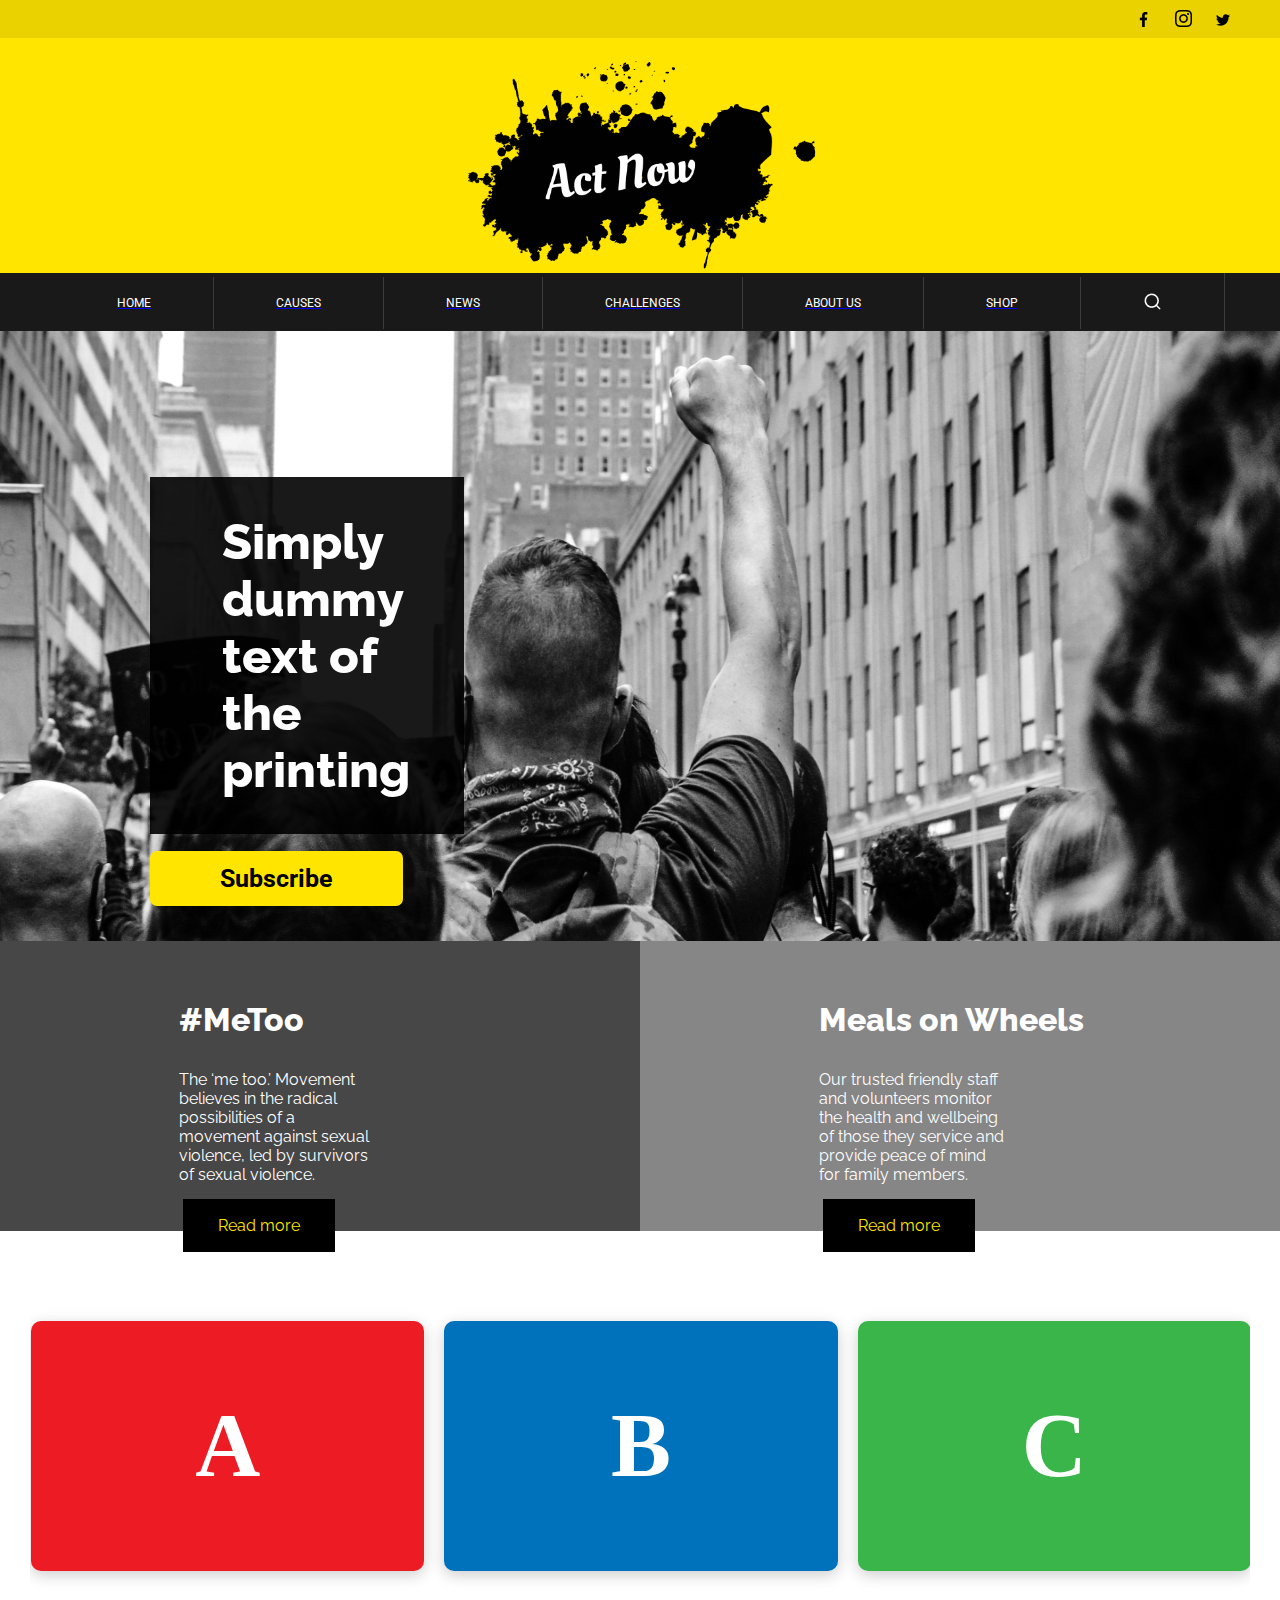
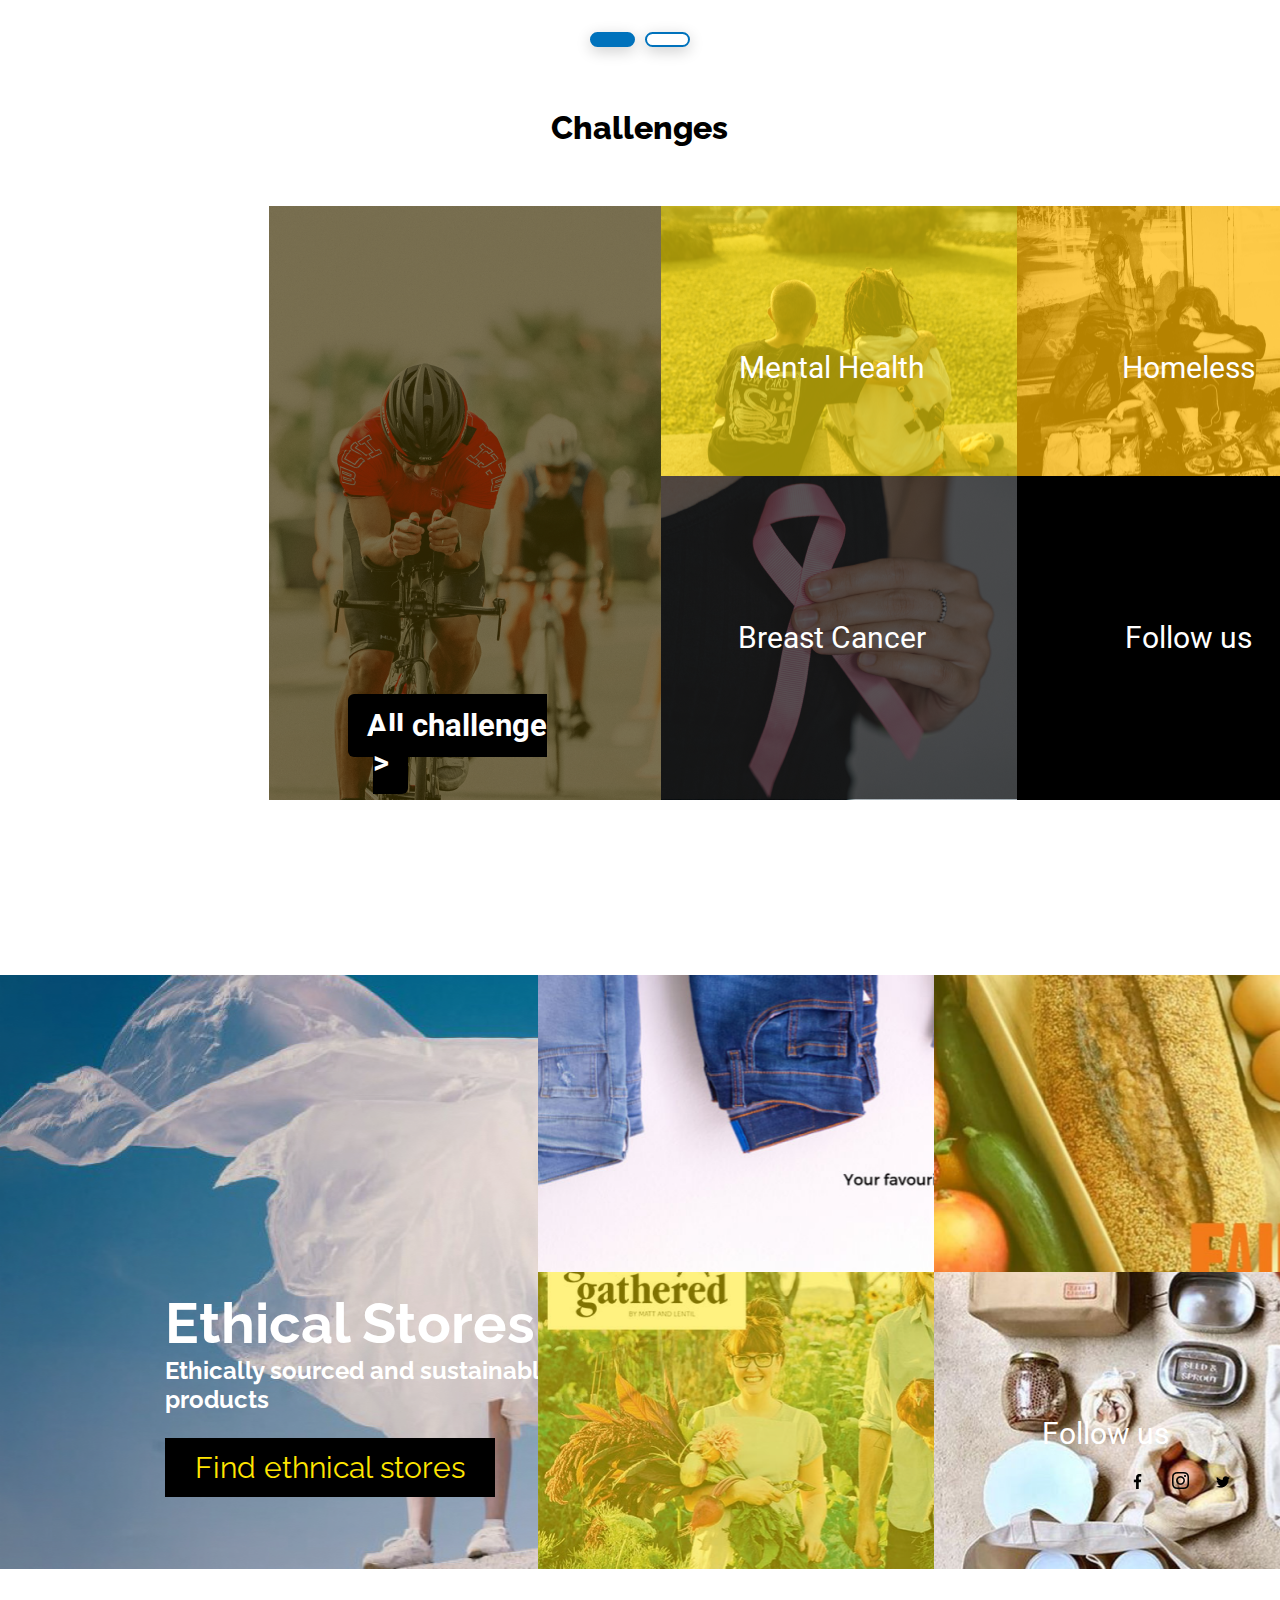
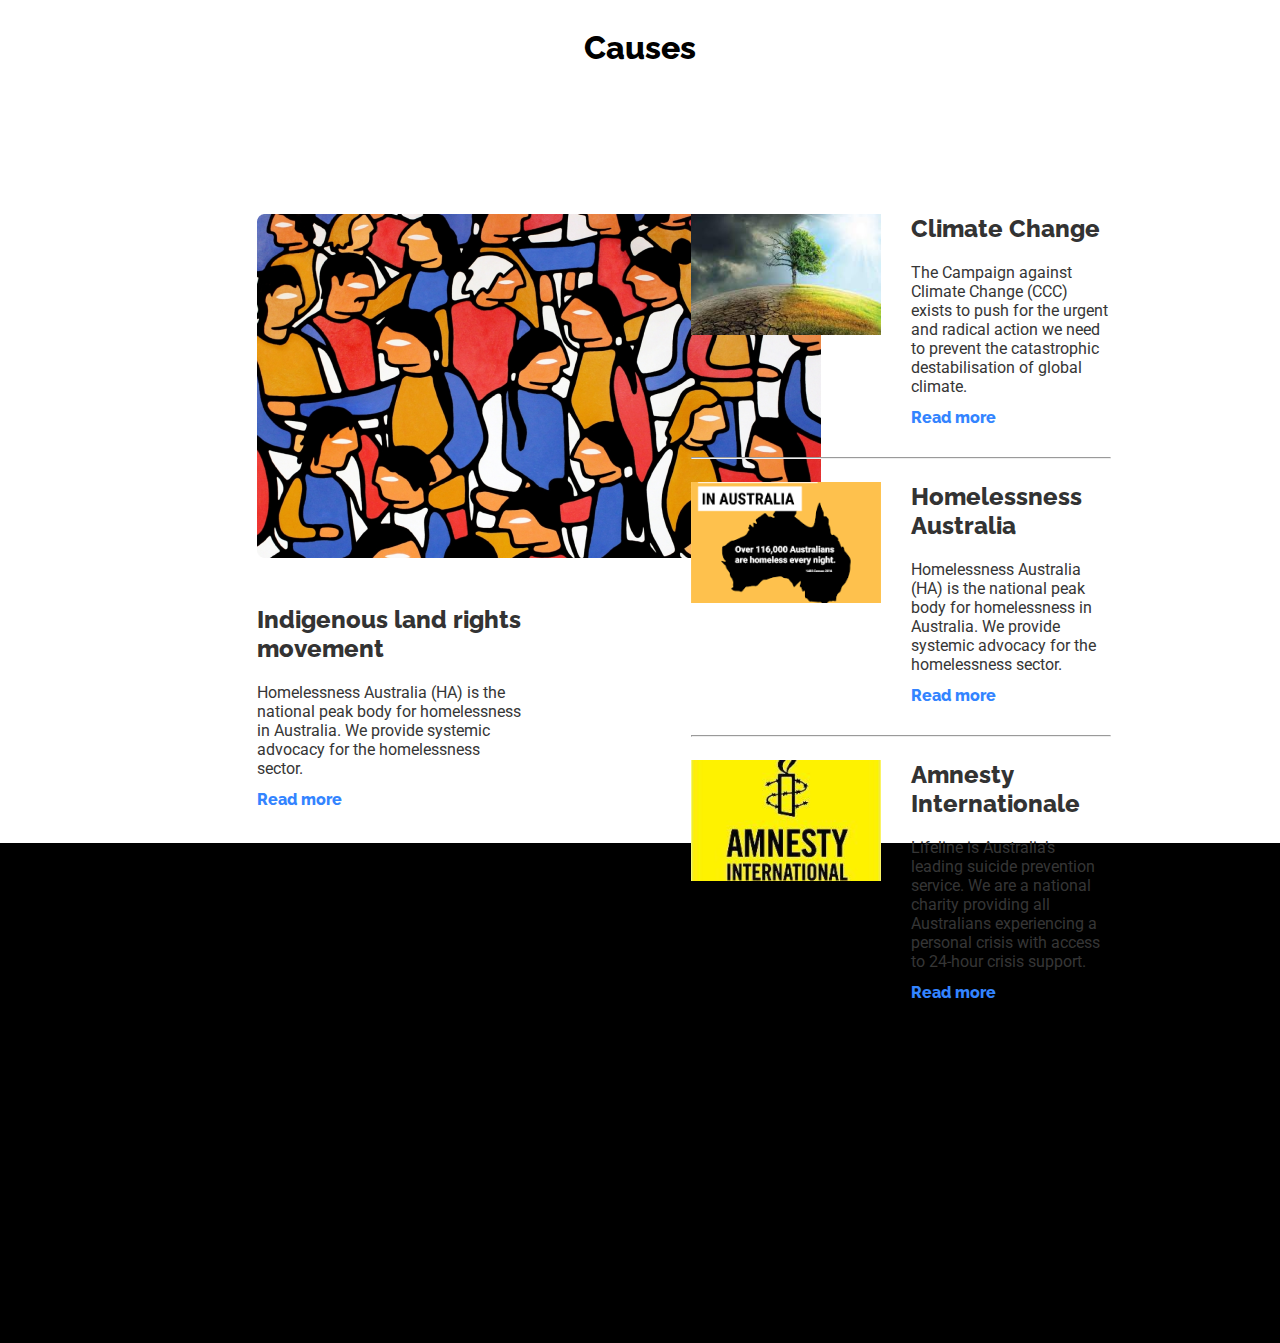
==== index.html @ 64270370 "update" ====
<!DOCTYPE html>
<html lang="en">
<head>
    <meta charset="UTF-8">
    <meta http-equiv="X-UA-Compatible" content="IE=edge">
    <meta name="viewport" content="width=device-width, initial-scale=1.0">
    <link rel="preconnect" href="https://fonts.gstatic.com">
    <link href="https://fonts.googleapis.com/css2?family=Roboto:wght@400;500;700&display=swap" rel="stylesheet">
    <link rel="preconnect" href="https://fonts.gstatic.com">
    <link href="https://fonts.googleapis.com/css2?family=Raleway:wght@700;800&display=swap" rel="stylesheet">
    <script src="https://code.jquery.com/jquery-3.5.1.js"></script>
    <script src="https://cdnjs.cloudflare.com/ajax/libs/OwlCarousel2/2.3.4/owl.carousel.min.js"></script>
    <link rel="stylesheet" href="https://cdnjs.cloudflare.com/ajax/libs/OwlCarousel2/2.3.4/assets/owl.carousel.min.css">
    <link rel="stylesheet" href="css/style.css">
    <link rel="stylesheet" href="css/carousel.css">
    
    <title>Act Now </title>
</head>
<body>

    <nav>

        <div class="social">

            <div class="social-content">

                <a href="#"><img src="images/facebook.png"></a>
                <a href="#"><img src="images/instagram.png"></a>
                <a href="#"><img src="images/twitter.png"></a>

            </div>

        </div>

    <div class="logo">

        
        <a href="index.html"><img src="images/logo.png"></a>
    </div>

    <div id="menu" class="menu">

            <ul>
                <a href="#"><li>HOME</li></a>
                <a href="#"><li>CAUSES</li></a>
                <a href="#"><li>NEWS</li></a>
                <a href="#"><li>CHALLENGES</li></a>
                <a href="#"><li>ABOUT US</li></a>
                <a class="active"  href="#"><li>SHOP</li></a>
                <a href="#"><li><img src="images/search.png"></li></a>
            </ul>


    </div>





    </nav>

    <div class="hero">

        <div class="text-hero">
            
            <h1>Simply dummy text of the printing</h1>
            <a href="#">Subscribe</a>
        
        </div>
        

        <img src="images/hero.png">
    </div>

        <div class="slides">

            

                <div class="slide-left"> 
                    
                <h2>#MeToo</h2>
                <p>The ‘me too.’ Movement believes in the radical possibilities of a movement against sexual violence, led by survivors of sexual violence.</p>
                <a href="#">Read more</a>
            
                </div>

                <div class="slide-right">

                <h2>Meals on Wheels</h2>
                <p>Our trusted friendly staff and volunteers monitor the health and wellbeing of those they service and provide peace of mind for family members.</p>
                <a href="#">Read more</a>

                </div>

           
         </div>

    <div class="wrapper">
        <div class="carousel owl-carousel">
          <div class="card card-1">A</div>
          <div class="card card-2">B</div>
          <div class="card card-3">C</div>
          <div class="card card-4">D</div>
          <div class="card card-5">E</div>
        </div>
      </div>



      <div class="challenges">

        <h2> Challenges </h2>

        <div class="chall-content">

            
                <div class="item1">
                 
                  <div class="bottom"><a href="#"> All challenge > </a></div>  
                                     
                
                </div>


                <div class="item2">
                    
                    <div class="bottom-short"> Mental Health </div>
                
                </div>
                <div class="item3">
                    
                    <div class="bottom-short"> Homeless </div>
                
                
                </div>  
                <div class="item4">
                    <div class="bottom-short"> Breast Cancer </div>
                </div>
                <div class="item5">
                    <div class="bottom-short"> Follow us </div>
                    <div class="social-content">

                        <a href="#"><img src="images/facebook.png"></a>
                        <a href="#"><img src="images/instagram.png"></a>
                        <a href="#"><img src="images/twitter.png"></a>
        
                    </div>
        
                </div>
            
        </div>

      </div>


      <div class="ethical">

            
        <div class="ethical1">
         
        <div class="bottom-ethical"> 

            <h2>Ethical Stores</h2>
            <h3>Ethically sourced and sustainable products</h3>
            <a href="">Find ethnical stores</a>
              
          </div>  
                             
        
        </div>


         <a href=""> <div class="ethical2">
            
            <div class="bottom-short">  </div>
            <div class="overlay">
            
             <div class="text">Secondhand Clothing</div>
            
        
        </div> </a>

    </div> 

        <a href=""> <div class="ethical3">
            
            <div class="bottom-short">  </div>
            <div class="overlay">
                <div class="text">Homeless</div>
                 </div></a>
        
        
        </div>  

        <div class="ethical4">
            <div class="bottom-short">  </div>
            <div class="overlay">
                <div class="text">Breast Cancer</div>
                 </div>
        
        </div>


        <div class="ethical5">
            <div class="bottom-short"> Follow us </div>
            <div class="social-content">

                <a href="#"><img src="images/facebook.png"></a>
                <a href="#"><img src="images/instagram.png"></a>
                <a href="#"><img src="images/twitter.png"></a>

            </div>

        </div>
    
      </div>

      <h2> Causes </h2>
      <div class="causes">

       

            <div class="cause-left">

                <div class="container">

                    <img src="images/indigenous.png">
                    <h2>Indigenous land rights movement</h2>
                    <p>Homelessness Australia (HA) is the national peak body for homelessness in Australia. We provide systemic advocacy for the homelessness sector.</p>
                    <a href="#">Read more</a>

                </div>

            </div>

            <div class="cause-right">

             
                    <div class="sub-right">
                        <div><img src="images/climate.png"></div>
                        <div class="sub-text"> 
                            <h3>Climate Change</h3>
                            <p>The Campaign against Climate Change (CCC) exists to push for the urgent and radical action we need to prevent the catastrophic destabilisation of global climate.</p>
                            <a href="#">Read more</a>
                            
                        </div>
                        

                    </div>
                    <hr>

                    <div class="sub-right">
                        <div><img src="images/homelessness.png"></div>
                        <div class="sub-text"> 
                            <h3>Homelessness Australia</h3>
                            <p>Homelessness Australia (HA) is the national peak body for homelessness in Australia. We provide systemic advocacy for the homelessness sector.</p>
                            <a href="#">Read more</a>
                            
                        </div>
                        

                    </div>
                    <hr>

                    <div class="sub-right">
                        <div><img src="images/amnesty.png"></div>
                        <div class="sub-text"> 
                            <h3>Amnesty Internationale</h3>
                            <p>Lifeline is Australia’s leading suicide prevention service. We are a national charity providing all Australians experiencing a personal crisis with access to 24-hour crisis support. </p>
                            <a href="#">Read more</a>
                            
                        </div>
                        

                    </div>
                   
                
                
            </div>


        

      </div>

      <footer>
            

      </footer>
  
    

     <script src="js/menu.js"></script>
     <script src="js/slides.js"></script>
  



   
   
    

        
    
</body>
</html>
---- css/style.css ----
* {
  margin: 0px;
  padding: 0px;
  box-sizing: border-box;
}

h2 {
  font-size: 32px;
  font-weight: 800;
  font-family: "Raleway", sans-serif;
  text-align: center;
  padding-top: 60px;
}

nav {
  width: 100%;
  margin: auto;
}

.container {
  width: 60%;
  margin: auto;
}

.social {
  background-color: #ead200;
  height: 38px;
  width: 100%;
}

.social-content {
  float: right;
  padding: 10px 40px;
}

.social-content a {
  padding: 10px;
}

.logo {
  background-color: #ffe500;
  height: 235px;
  width: 100%;
}

.logo a {
  display: flex;
  justify-content: center;
  margin-left: 161px;
}

.logo a img {
  width: 427px;
  margin-top: -40px;
}

.sticky {
  position: fixed;
  top: 0;
  width: 100%;
}

.menu {
  background-color: hsl(0, 0%, 0%, 0.9);
  height: 58px;
  z-index: 999;
}

.menu ul {
  display: flex;
  justify-content: center;
  align-items: center;
}

.menu li {
  padding: 19px 62px;
  color: white;
  font-family: "Roboto", sans-serif;
  text-decoration: none;
  text-decoration-line: none;
  text-decoration-style: solid;
  text-decoration-color: currentcolor;
  text-decoration-thickness: auto;
  list-style: none;
  border-right: 0.1px solid rgb(60, 60, 60);
  font-size: 12px;
}

.hero {
  height: 610px;
  width: 100%;
}

.hero img {
  width: 100%;
  height: 610px;
}

.text-hero {
  position: absolute;
  float: left;
  width: 48%;
  height: 500px;
  padding-top: 116px;
}

.text-hero h1 {
  padding: 36px 72px;
  background-color: hsl(0, 0%, 0%, 0.9);
  margin: 30px 150px;
  color: white;
  font-size: 49px;
  font-weight: 800;
  font-family: "Raleway", sans-serif;
}

.text-hero a {
  background-color: #ffe500;
  padding: 13px 70px;
  margin: auto 150px;
  font-family: "Roboto", sans-serif;
  font-size: 25px;
  font-weight: bold;
  text-decoration: none;
  color: black;
  border-radius: 7px;
}

.text-hero a:hover {
  background-color: #444444;
  color: #ffffff;
  transition-duration: 0.4s;
}

.slides {
  display: flex;
  justify-content: space-between;
  position: relative;
}

.slide-left {
  width: 50%;
  background-color: #474747;
  height: 290px;
  margin: auto;
}

.slide-right {
  width: 50%;
  background-color: #868686;
  height: 290px;
}

.slides h2 {
  color: white;
  font-size: 32px;
  font-weight: 800;
  font-family: "Raleway", sans-serif;
  text-align: left;
  padding-left: 179px;
}

.slides p {
  color: white;
  font-size: 16px;
  font-family: "Raleway", sans-serif;
  text-align: left;
  padding: 32px 179px;
  margin-right: 92px;
}

.slides a {
  margin: 183px;
  padding: 17px 35px;
  background-color: #000000;
  color: #ffe500;
  text-decoration: none;
  font-family: "Raleway", sans-serif;
}

.slides a:hover {
  margin: 183px;
  padding: 17px 35px;
  background-color: #ffe500;
  color: #000000;
  transition-duration: 0.4s;
}

/*challenges */

.challenges {
  text-align: center;
  width: 58%;
  display: block;
  margin: auto;
}

.challenges h2 {
  text-align: center;
  padding-bottom: 60px;
}

.item1 {
  grid-area: challenge;
  background-image: url(images/challenge.png);
  background-repeat: no-repeat;
  width: 392px;
}

.bottom {
  bottom: 0%;
  width: 300px;
  height: 324px;
  padding-top: 501px;
}

.bottom-short {
  width: 343px;
  padding-top: 144px;
}



.item1 a {
  background-color: #000000;
  padding: 13px 19px;
  margin: -27px 57px;
  font-family: "Roboto", sans-serif;
  font-size: 31px;
  font-weight: bold;
  text-decoration: none;
  color: rgb(255, 255, 255);
  border-radius: 6px;
  height: 323px;
}

.item2 {
  grid-area: mental;
  background-image: url(images/mental.png);
  background-repeat: no-repeat;
  width: 356px;
}
.item3 {
  grid-area: homeless;
  background-image: url(images/homeless.png);
  background-repeat: no-repeat;
  width: 356px;
}
.item4 {
  grid-area: cancer;
  background-image: url(images/cancer.png);
  background-repeat: no-repeat;
  width: 356px;
}
.item5 {
  grid-area: follow;
  background-color: black;
}

.chall-content {
  display: grid;
  grid-template-areas:
    "challenge mental homeless  "
    "challenge cancer follow";
  background-color: brown;
  height: 594px;
}

.chall-content > div {
  text-align: center;
  font-family: "Roboto", sans-serif;
  color: rgb(255, 255, 255);
  font-size: 30px;
}

/*Ethical stores*/


.bottom-ethical{
  width: 76%;
  height: 324px;
  
  margin-left: 64px;
  margin: 255px 165px;


}

.bottom-ethical h2{
  color: white;
  font-size: 56px;
  font-family: "Raleway", sans-serif;
  font-weight: bold;
  text-align: left;
}



.bottom-ethical h3{
  color: white;
  font-size: 24px;
  font-family: "Raleway", sans-serif;
  font-weight: bold;
  text-align: left;

}

.bottom-ethical a {
  margin: 24px auto;
  padding: 12px 30px;
  background-color: #000000;
  color: #ffe500;
  text-decoration: none;
  font-family: "Raleway", sans-serif;
  float: left;
}

.bottom-ethical a:hover {
  margin: 24px auto;
  padding: 12px 30px;
  background-color: #ffe500;
  color: #000000;
  text-decoration: none;
  font-family: "Raleway", sans-serif;
  float: left;
  transition-duration: 0.4s;
}


.ethical {
  display: grid;
  grid-template-areas:
    "ethically clothes food"
    "ethically grown shop";
  background-color: brown;
  height: 594px;
  width: 100%;
  margin-top: 175px;
  grid-template-rows: 50% 50%;
  grid-template-columns: 42% 31% 27%;
}

.ethical > div {
  text-align: center;
  font-family: "Roboto", sans-serif;
  color: rgb(255, 255, 255);
  font-size: 30px;
}

.erthical1 a {
  background-color: #000000;
  padding: 13px 19px;
  margin: -27px 57px;
  font-family: "Roboto", sans-serif;
  font-size: 31px;
  font-weight: bold;
  text-decoration: none;
  color: rgb(255, 255, 255);
  border-radius: 6px;
  height: 323px;
}

.ethical1 {
  grid-area: ethically;
  background-image: url(images/ethically.png);
  background-repeat: no-repeat;
  
}

.overlay {
  position: absolute;
  top: 0;
  bottom: 0;
  left: 0;
  right: 0;
  height: 100%;
  width: 100%;
  opacity: 0;
  transition: .5s ease;
  background-color: rgba(0, 0, 0, 0.7);
}

.ethical2 a{
  height: 100vh;
}

.ethical2:hover .overlay {
  opacity: 7;
}

.ethical3:hover .overlay {
  opacity: 7;
}

.ethical4:hover .overlay {
  opacity: 7;
}

.text {
  color: white;
  font-size: 26px;
  position: absolute;
  top: 50%;
  left: 50%;
  -webkit-transform: translate(-50%, -50%);
  -ms-transform: translate(-50%, -50%);
  transform: translate(-50%, -50%);
  text-align: center;
  font-family: "Raleway", sans-serif;
}

.ethical2 {
  grid-area: clothes;
  background-image: url(images/clothes.png);
  background-repeat: no-repeat;
  position: relative;
  

 
}
.ethical3 {
  grid-area: food;
  background-image: url(images/food.png);
  background-repeat: no-repeat;
  position: relative;
  
}
.ethical4 {
  grid-area: grown;
  background-image: url(images/grown.png);
  background-repeat: no-repeat;
  position: relative;

}
.ethical5 {
  grid-area: shop;
  background-image: url(images/shop.png);
  background-repeat: no-repeat;

  background-color: #000000;
}

/*Ethical end*/

/*causes*/

.causes {
  display: flex;
  justify-content: space-around;
  margin-top: 75px;
  width: 80%;
  margin: 125px auto;
  height: 462px;
}

.cause-left {
  width: 43%;
  height: 230px;
  text-align: left;
  padding-top: 23px;
}

.cause-left h2 {
  font-size: 24px;
  font-weight: 800;
  font-family: "Raleway", sans-serif;
  text-align: left;
  padding-top: 43px;
  color: #333333;
}

.cause-left p {
  font-size: 16px;
  font-family: "Roboto", sans-serif;
  margin-top: 20px;
  color: #363636;
  margin-bottom: 12px;
}

.cause-left a {
  font-size: 16px;
  font-weight: 800;
  font-family: "Raleway", sans-serif;
  color: #3384FF;
  text-align: left;
  text-decoration: none;
}

.cause-left a:hover {
  color: #0147af;
}

.cause-right {
  width: 41%;
  height: 334px;
}

.sub-right {
  display: flex;
  padding-top: 23px;
}

.sub-right img {
  padding-right: 30px;
}


.sub-right p{
  font-size: 16px;
  font-family: "Roboto", sans-serif;
  margin-top: 20px;
  color: #363636;
  margin-bottom: 12px;
}

.sub-right h3{
  font-size: 24px;
  font-weight: 800;
  font-family: "Raleway", sans-serif;
  text-align: left;
  color: #333333;
}

.sub-right a{

  font-size: 16px;
  font-weight: 800;
  font-family: "Raleway", sans-serif;
  color: #3384FF;
  text-align: left;
  text-decoration: none;
}

.sub-right a:hover {
  color: #0147af;
}

hr {
  margin-top: 30px;
  color: #eee;
}
footer {
  background-color: black;
  height: 500px;
  width: 100%;
  margin-top: 190px;
}
---- css/carousel.css ----
.wrapper {
  width: 100%;
  padding-top: 70px;
}
.carousel {
  max-width: 1500px;
  margin: auto;
  padding: 0 30px;
}
.carousel .card {
  color: #fff;
  text-align: center;
  margin: 20px 0;
  line-height: 250px;
  font-size: 90px;
  font-weight: 600;
  border-radius: 10px;
  box-shadow: 0px 4px 15px rgba(0, 0, 0, 0.2);
}
.carousel .card-1 {
  background: #ed1c24;
}
.carousel .card-2 {
  background: #0072bc;
}
.carousel .card-3 {
  background: #39b54a;
}
.carousel .card-4 {
  background: #f26522;
}
.carousel .card-5 {
  background: #630460;
}
.owl-dots {
  text-align: center;
  margin-top: 40px;
}
.owl-dot {
  height: 15px;
  width: 45px;
  margin: 0 5px;
  outline: none;
  border-radius: 14px;
  border: 2px solid #0072bc !important;
  box-shadow: 0px 4px 15px rgba(0, 0, 0, 0.2);
  transition: all 0.3s ease;
}
.owl-dot.active,
.owl-dot:hover {
  background: #0072bc !important;
}
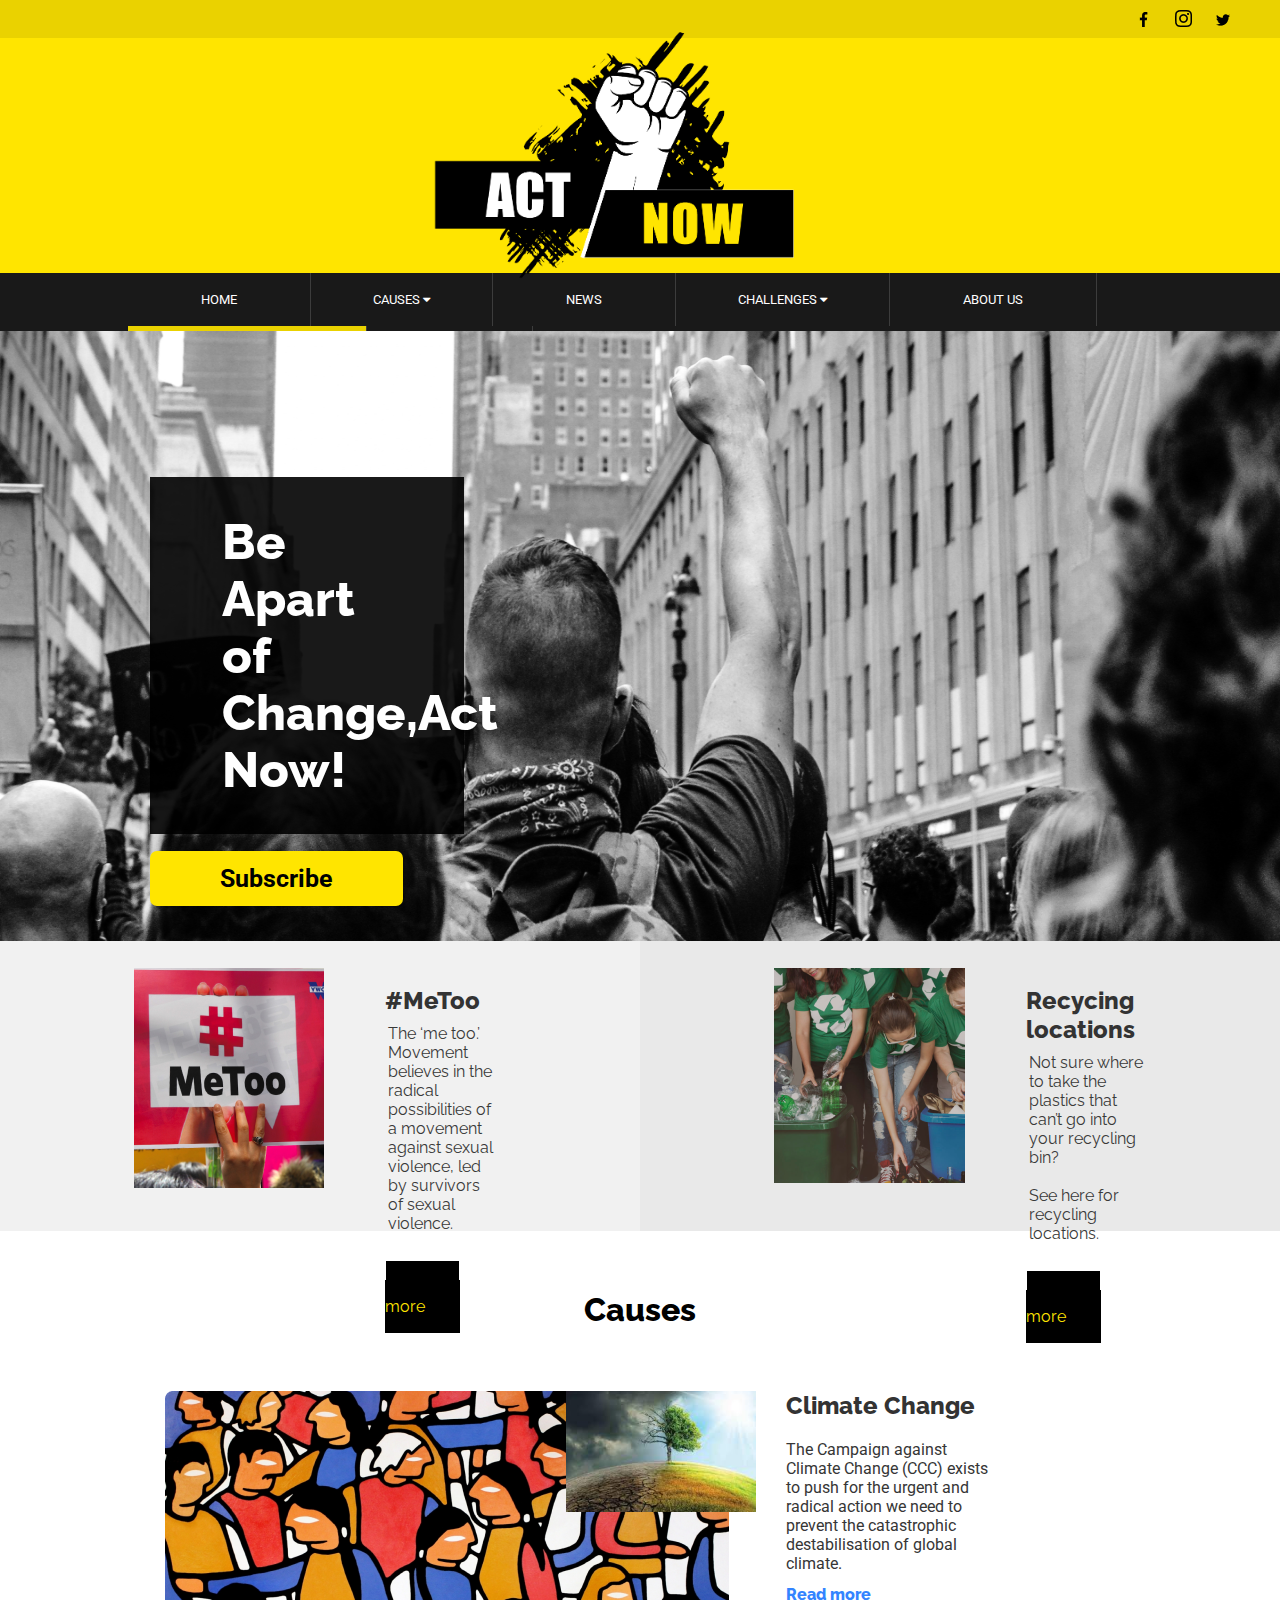
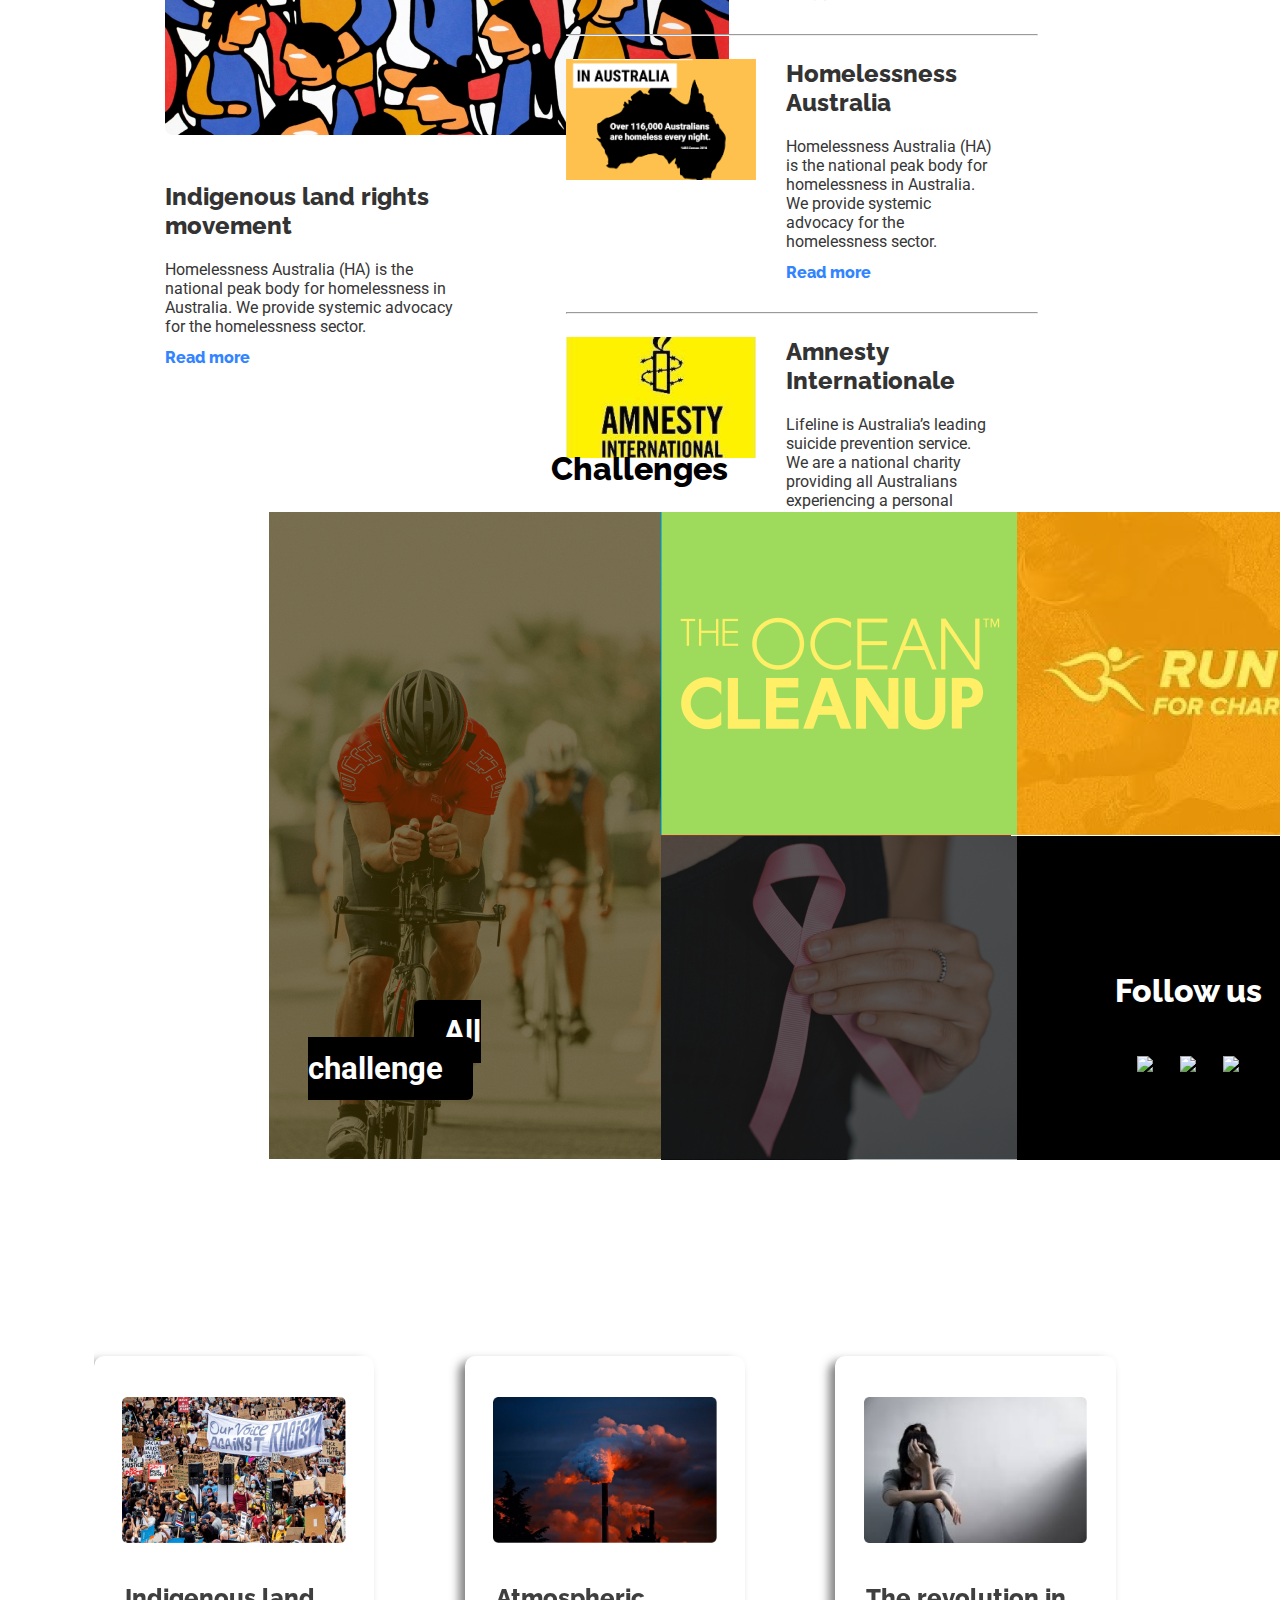
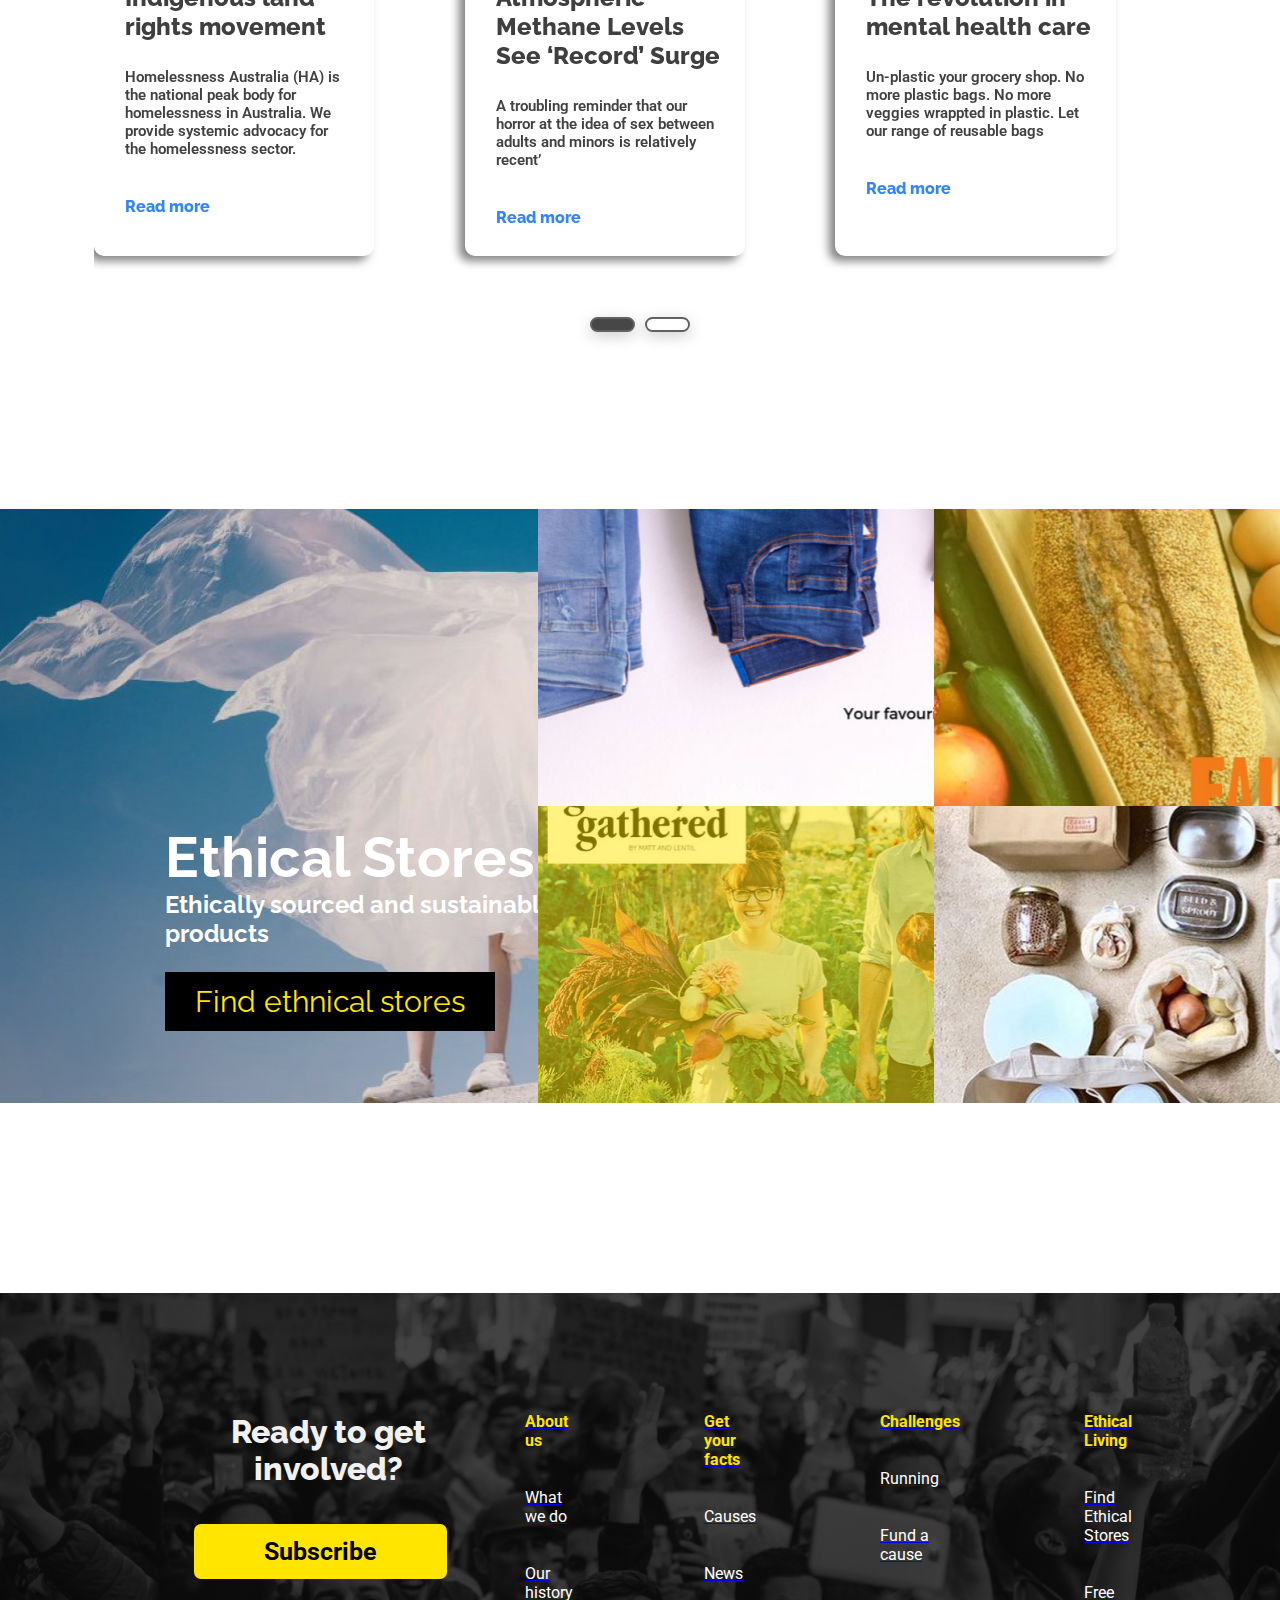
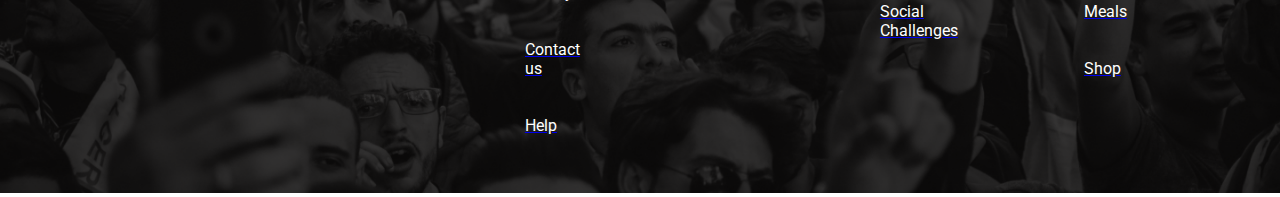
==== commit b0098cd1: "Homepage update" ====
--- a/index.html
+++ b/index.html
@@ -11,6 +11,7 @@
     <script src="https://code.jquery.com/jquery-3.5.1.js"></script>
     <script src="https://cdnjs.cloudflare.com/ajax/libs/OwlCarousel2/2.3.4/owl.carousel.min.js"></script>
     <link rel="stylesheet" href="https://cdnjs.cloudflare.com/ajax/libs/OwlCarousel2/2.3.4/assets/owl.carousel.min.css">
+    <link rel="stylesheet" href="https://cdnjs.cloudflare.com/ajax/libs/font-awesome/4.7.0/css/font-awesome.min.css">
     <link rel="stylesheet" href="css/style.css">
     <link rel="stylesheet" href="css/carousel.css">
     
@@ -40,20 +41,51 @@
 
     <div id="menu" class="menu">
 
-            <ul>
-                <a href="#"><li>HOME</li></a>
-                <a href="#"><li>CAUSES</li></a>
-                <a href="#"><li>NEWS</li></a>
-                <a href="#"><li>CHALLENGES</li></a>
-                <a href="#"><li>ABOUT US</li></a>
-                <a class="active"  href="#"><li>SHOP</li></a>
-                <a href="#"><li><img src="images/search.png"></li></a>
-            </ul>
-
+        <div class="navbar">
+                <a href="#home">HOME</a>
+                <div class="dropdown">
+                <button class="dropbtn">CAUSES
+                    <i class="fa fa-caret-down"></i>
+                </button>
+                <div class="dropdown-content">
+                    <a href="#">Mental Health Causes</a>
+                    <a href="#">Social & Political Causes</a>
+                    <a href="#">Environmental Causes</a>
+                </div>
+                </div> 
+                <a href="#home">NEWS</a>
+                <div class="dropdown">
+                    <button class="dropbtn">CHALLENGES
+                        <i class="fa fa-caret-down"></i>
+                    </button>
+                    <div class="dropdown-content">
+                        <a href="#">Runnig</a>
+                        <a href="#">Funding</a>
+                        <a href="#">Social Challenges</a>
+                    </div>
+                    </div> 
+                <a href="#home">ABOUT US</a>
+                <div class="dropdown yellow">
+                    <button class="dropbtn yellow "> <h4>ETHICAL STORES <i class="fa fa-caret-down"></i></h4>
+                        
+                    </button>
+                    <div class="dropdown-content">
+                        <a href="#">Food</a>
+                        <a href="#">Sustainable Home Living</a>
+                        <a href="#">Ethical Clothing brands</a>
+                        <a href="#">Cruelty-Free Makeup</a>
+                        <a href="#">Recycle</a>
+                    </div>
+                    </div> 
+                <a href="#news"><img src="images/search.png"></a>
+        </div>       
 
     </div>
 
 
+  
+
+
 
 
 
@@ -63,7 +95,7 @@
 
         <div class="text-hero">
             
-            <h1>Simply dummy text of the printing</h1>
+            <h1>Be Apart of Change,Act Now!</h1>
             <a href="#">Subscribe</a>
         
         </div>
@@ -77,80 +109,261 @@
             
 
                 <div class="slide-left"> 
-                    
-                <h2>#MeToo</h2>
-                <p>The ‘me too.’ Movement believes in the radical possibilities of a movement against sexual violence, led by survivors of sexual violence.</p>
-                <a href="#">Read more</a>
+
+
+                    <div class="sub">
+                        <div><img src="images/metoo.png"></div>
+                        <div class="sub-t"> 
+                            <h3>#MeToo</h3>
+                            <p>The ‘me too.’ Movement believes in the radical possibilities of a movement against sexual violence, led by survivors of sexual violence.</p>
+                            <a href="#">Read more</a>
+                            
+                        </div>
+                        
+
+                    </div>
+                    
+               
             
                 </div>
 
                 <div class="slide-right">
 
-                <h2>Meals on Wheels</h2>
-                <p>Our trusted friendly staff and volunteers monitor the health and wellbeing of those they service and provide peace of mind for family members.</p>
-                <a href="#">Read more</a>
+                    <div class="sub">
+                        <div><img src="images/recycle.png"></div>
+                        <div class="sub-t"> 
+                            <h3>Recycing locations</h3>
+                            <p>Not sure where to take the plastics that can’t go into your recycling bin? <br><br>See here for recycling locations.</p>
+                            <a href="#">Read more</a>
+                            
+                        </div>
+                        
+
+                    </div>
 
                 </div>
 
            
          </div>
 
+
+         <h2> Causes </h2>
+         <div class="causes">
+   
+          
+   
+               <div class="cause-left">
+   
+                   <div class="container">
+   
+                       <img src="images/indigenous.png">
+                       <h2>Indigenous land rights movement</h2>
+                       <p>Homelessness Australia (HA) is the national peak body for homelessness in Australia. We provide systemic advocacy for the homelessness sector.</p>
+                       <a href="#">Read more</a>
+   
+                   </div>
+   
+               </div>
+   
+               <div class="cause-right">
+   
+                
+                       <div class="sub-right">
+                           <div><img src="images/climate.png"></div>
+                           <div class="sub-text"> 
+                               <h3>Climate Change</h3>
+                               <p>The Campaign against Climate Change (CCC) exists to push for the urgent and radical action we need to prevent the catastrophic destabilisation of global climate.</p>
+                               <a href="#">Read more</a>
+                               
+                           </div>
+                           
+   
+                       </div>
+                       <hr>
+   
+                       <div class="sub-right">
+                           <div><img src="images/homelessness.png"></div>
+                           <div class="sub-text"> 
+                               <h3>Homelessness Australia</h3>
+                               <p>Homelessness Australia (HA) is the national peak body for homelessness in Australia. We provide systemic advocacy for the homelessness sector.</p>
+                               <a href="#">Read more</a>
+                               
+                           </div>
+                           
+   
+                       </div>
+                       <hr>
+   
+                       <div class="sub-right">
+                           <div><img src="images/amnesty.png"></div>
+                           <div class="sub-text"> 
+                               <h3>Amnesty Internationale</h3>
+                               <p>Lifeline is Australia’s leading suicide prevention service. We are a national charity providing all Australians experiencing a personal crisis with access to 24-hour crisis support. </p>
+                               <a href="#">Read more</a>
+                               
+                           </div>
+                           
+   
+                       </div>
+                      
+                   
+                   
+               </div>
+   
+   
+           
+   
+         </div>
+
+
+         <div class="challenges">
+
+            <h2> Challenges </h2>
+    
+            <div class="chall-content">
+    
+                
+                    <div class="item1">
+                     
+                      <div class="bottom"><a href="#"> All challenge </a></div>  
+                                         
+                    
+                    </div>
+    
+    
+                  
+    
+                    <a href=""> <div class="item2">
+                
+                        <div class="bottom-short">  </div>
+                        <div class="overlay">
+                        
+                         <div class="text">The Ocean cleanUp</div>
+                        
+                    
+                    </div> 
+    
+                     </div></a>
+    
+                     <a href=""> <div class="item3">
+                
+                        <div class="bottom-short">  </div>
+                        <div class="overlay">
+                        
+                         <div class="text">Run for Charity </div>
+                        
+                    
+                    </div> 
+    
+                     </div></a>
+    
+                     <a href=""> <div class="item4">
+                
+                        <div class="bottom-short">  </div>
+                        <div class="overlay">
+                        
+                         <div class="text">Cancer Council Run </div>
+                        
+                    
+                    </div> 
+    
+                     </div></a>
+    
+                   
+                    
+                    <div class="item5">
+                        <div class="bottom-short"> <h2>Follow us</h2>
+                            
+                            <div class="social-content-w">
+    
+                                <a href="#"><img src="images/facebook_w.png"></a>
+                                <a href="#"><img src="images/instagram_w.png"></a>
+                                <a href="#"><img src="images/twitter_w.png"></a>
+                
+                            </div></div>
+                       
+            
+                    </div>
+                
+            </div>
+    
+          </div>
+
     <div class="wrapper">
         <div class="carousel owl-carousel">
-          <div class="card card-1">A</div>
-          <div class="card card-2">B</div>
-          <div class="card card-3">C</div>
-          <div class="card card-4">D</div>
-          <div class="card card-5">E</div>
+          <div class="card card-1">
+
+            <div class="card-container">
+
+                <img src="images/black.png">
+                <h2>Indigenous land rights movement</h2>
+                <p>Homelessness Australia (HA) is the national peak body for homelessness in Australia. We provide systemic advocacy for the homelessness sector.</p>
+                <a href="#">Read more</a>
+
+            </div>
+
+          </div>
+
+          
+          <div class="card card-2">
+
+            <div class="card-container">
+
+                <img src="images/gas.png">
+                <h2>Atmospheric Methane Levels See ‘Record’ Surge</h2>
+                <p>A troubling reminder that our horror at the idea of sex between adults and minors is relatively recent’</p>
+                <a href="#">Read more</a>
+
+            </div>
+
+
+          </div>
+          <div class="card card-3">
+
+            <div class="card-container">
+
+                <img src="images/emotional.png">
+                <h2>The revolution in mental health care</h2>
+                <p>Un-plastic your grocery shop. No more plastic bags. No more veggies wrappted in plastic. Let our range of reusable bags </p>
+                <a href="#">Read more</a>
+
+            </div>
+
+          </div>
+          <div class="card card-4">
+              
+            <div class="card-container">
+
+                <img src="images/plastic.png">
+                <h2>Has anything changed since #MeToo</h2>
+                <p>Un-plastic your grocery shop. No more plastic bags. No more veggies wrappted in plastic. Let our range of reusable bags  </p>
+                <a href="#">Read more</a>
+
+            </div>
+
+          </div>
+          <div class="card card-5">
+
+            <div class="card-container">
+
+                <img src="images/change.png">
+                <h2>5 Facts About Climate Migrants</h2>
+                <p>Un-plastic your grocery shop. No more plastic bags. No more veggies wrappted in plastic </p>
+                <a href="#">Read more</a>
+
+            </div>
+
+          </div>
         </div>
       </div>
 
 
 
-      <div class="challenges">
-
-        <h2> Challenges </h2>
-
-        <div class="chall-content">
-
-            
-                <div class="item1">
-                 
-                  <div class="bottom"><a href="#"> All challenge > </a></div>  
-                                     
-                
-                </div>
-
-
-                <div class="item2">
-                    
-                    <div class="bottom-short"> Mental Health </div>
-                
-                </div>
-                <div class="item3">
-                    
-                    <div class="bottom-short"> Homeless </div>
-                
-                
-                </div>  
-                <div class="item4">
-                    <div class="bottom-short"> Breast Cancer </div>
-                </div>
-                <div class="item5">
-                    <div class="bottom-short"> Follow us </div>
-                    <div class="social-content">
-
-                        <a href="#"><img src="images/facebook.png"></a>
-                        <a href="#"><img src="images/instagram.png"></a>
-                        <a href="#"><img src="images/twitter.png"></a>
-        
-                    </div>
-        
-                </div>
-            
-        </div>
-
-      </div>
+    
+
+
+
+  
 
 
       <div class="ethical">
@@ -186,106 +399,103 @@
             
             <div class="bottom-short">  </div>
             <div class="overlay">
-                <div class="text">Homeless</div>
+                <div class="text">Ceres Fair Food</div>
                  </div></a>
         
         
         </div>  
 
-        <div class="ethical4">
+        <a href=""> <div class="ethical4">
             <div class="bottom-short">  </div>
             <div class="overlay">
-                <div class="text">Breast Cancer</div>
-                 </div>
+                <div class="text">Grown and Gathered </div>
+                 </div></a>
         
         </div>
 
 
-        <div class="ethical5">
-            <div class="bottom-short"> Follow us </div>
-            <div class="social-content">
-
-                <a href="#"><img src="images/facebook.png"></a>
-                <a href="#"><img src="images/instagram.png"></a>
-                <a href="#"><img src="images/twitter.png"></a>
-
-            </div>
+        <a href="">    <div class="ethical5">
+            <div class="bottom-short">  </div>
+
+            <div class="overlay">
+                <div class="text">Seeds & Sprout </div>
+                 </div></a>
+            
 
         </div>
     
       </div>
 
-      <h2> Causes </h2>
-      <div class="causes">
+
+    
+
+     
+
+      <footer>
 
        
-
-            <div class="cause-left">
-
-                <div class="container">
-
-                    <img src="images/indigenous.png">
-                    <h2>Indigenous land rights movement</h2>
-                    <p>Homelessness Australia (HA) is the national peak body for homelessness in Australia. We provide systemic advocacy for the homelessness sector.</p>
-                    <a href="#">Read more</a>
-
-                </div>
-
-            </div>
-
-            <div class="cause-right">
-
+    <div>
+            <div class="footer-content">
              
-                    <div class="sub-right">
-                        <div><img src="images/climate.png"></div>
-                        <div class="sub-text"> 
-                            <h3>Climate Change</h3>
-                            <p>The Campaign against Climate Change (CCC) exists to push for the urgent and radical action we need to prevent the catastrophic destabilisation of global climate.</p>
-                            <a href="#">Read more</a>
-                            
-                        </div>
-                        
-
-                    </div>
-                    <hr>
-
-                    <div class="sub-right">
-                        <div><img src="images/homelessness.png"></div>
-                        <div class="sub-text"> 
-                            <h3>Homelessness Australia</h3>
-                            <p>Homelessness Australia (HA) is the national peak body for homelessness in Australia. We provide systemic advocacy for the homelessness sector.</p>
-                            <a href="#">Read more</a>
-                            
-                        </div>
-                        
-
-                    </div>
-                    <hr>
-
-                    <div class="sub-right">
-                        <div><img src="images/amnesty.png"></div>
-                        <div class="sub-text"> 
-                            <h3>Amnesty Internationale</h3>
-                            <p>Lifeline is Australia’s leading suicide prevention service. We are a national charity providing all Australians experiencing a personal crisis with access to 24-hour crisis support. </p>
-                            <a href="#">Read more</a>
-                            
-                        </div>
-                        
-
-                    </div>
-                   
-                
-                
-            </div>
-
-
-        
-
-      </div>
-
-      <footer>
-            
-
+
+            <div class="col footer-btn">
+
+                <h2>Ready to get involved?</h2>
+                <a href="#" >Subscribe</a>
+            </div>
+            <div class="col">
+
+                <ul>
+
+                  <a href="#">  <li class="head">About us </li></a>
+                  <a href="#">  <li>What we do </li></a>
+                    <a href="#">    <li>Our history </li></a>
+                        <a href="#">    <li>Contact us </li></a>
+                            <a href="#">   <li>Help </li></a>
+                </ul>
+
+            </div>
+            <div class="col">
+
+                <ul>
+
+                    <a href="#">   <li class="head">Get your facts </li></a>
+                    <a href="#">    <li>Causes</li></a>
+                    <a href="#">    <li>News </li></a>
+                    
+                </ul>
+            </div>
+            <div class="col">
+                <ul>
+
+                    <a href="#">     <li class="head">Challenges </li></a>
+                    <a href="#">     <li>Running</li></a>
+                    <a href="#">     <li>Fund a cause </li></a>
+                    <a href="#">     <li>Social Challenges</li></a>
+                    
+                </ul>
+            </div>
+            <div class="col">
+                <ul>
+
+                    <a href="#">    <li class="head">Ethical Living </li></a>
+                    <a href="#">     <li>Find Ethical Stores</li></a>
+                    <a href="#">   <li>Free Meals </li></a>
+                    <a href="#">    <li>Shop</li></a>
+                    
+                </ul>
+            </div>
+            </div>
+
+           
+
+
+    </div>
+
+       
+        
+            
+        <img src="images/footer.png">
       </footer>
   
     
--- a/css/style.css
+++ b/css/style.css
@@ -17,6 +17,112 @@
   margin: auto;
 }
 
+/*Dropdown menu start*/
+
+.yellow{
+  background-color: #ead200;
+  
+  height: 58px;
+
+
+}
+
+.yellow a:hover{
+  background-color: #ead200;
+  
+  height: 58px;
+
+
+}
+
+.yellow h4{
+ 
+  color: #000000  !important;
+  font-family: "Roboto", sans-serif;
+  font-size: 13px;
+  
+
+
+}
+.navbar {
+  overflow: hidden;
+  width: 80%;
+  margin: auto;
+  height: 58px;
+}
+
+.navbar a {
+  float: left;
+  font-size: 13px;
+  color: white;
+  text-align: center;
+  padding: 19px 73px;
+  text-decoration: none;
+  color: white;
+  font-family: "Roboto", sans-serif;
+  border-right: 0.1px solid rgb(60, 60, 60);
+}
+
+.dropdown {
+  float: left;
+  overflow: hidden;
+}
+
+.dropdown .dropbtn {
+  font-size: 13px;  
+  border: none;
+  outline: none;
+  color: white;
+  padding: 19px 62px;
+  background-color: inherit;
+  font-family: inherit;
+  margin: 0;
+  font-family: "Roboto", sans-serif;
+  border-right: 0.1px solid rgb(60, 60, 60);
+  text-align: center;
+}
+
+.navbar a:hover, .dropdown:hover .dropbtn .yellow {
+  background-color: #424242;
+  height: 58px;
+}
+
+.dropdown-content {
+  display: none;
+  position: absolute;
+  background-color: #272727;
+  min-width: 183px;
+  box-shadow: 0px 8px 16px 0px rgba(0,0,0,0.2);
+  z-index: 1;
+ 
+  
+}
+
+.dropdown-content a {
+  float: none;
+  color: rgb(255, 255, 255);
+  padding: 12px 56px;
+  text-decoration: none;
+  display: block;
+  text-align: left;
+  height: 58px;
+  background-color: #000000;
+  font-size: 14 px;
+  padding-top: 20px;
+}
+
+.dropdown-content a:hover {
+  background-color: #ead200;
+  color: #000000;
+  
+}
+
+.dropdown:hover .dropdown-content {
+  display: block;
+}
+
+/*Dropdown menu end*/
+
 .container {
   width: 60%;
   margin: auto;
@@ -33,7 +139,15 @@
   padding: 10px 40px;
 }
 
+.social-content-w {
+  padding: 10px 40px;
+}
+
 .social-content a {
+  padding: 10px;
+}
+
+.social-content-w a {
   padding: 10px;
 }
 
@@ -132,6 +246,25 @@
   transition-duration: 0.4s;
 }
 
+.sub {
+  display: flex;
+  padding-top: 23px;
+  padding: 27px 134px;
+}
+
+.sub-t {
+  padding: 33px 61px;
+}
+
+.sub-t h3 {
+  font-size: 24px;
+  font-weight: 800;
+  font-family: "Raleway", sans-serif;
+  text-align: left;
+  color: #333333;
+  margin-top: -15px;
+}
+
 .slides {
   display: flex;
   justify-content: space-between;
@@ -140,14 +273,14 @@
 
 .slide-left {
   width: 50%;
-  background-color: #474747;
+  background-color: #f1f1f1;
   height: 290px;
   margin: auto;
 }
 
 .slide-right {
   width: 50%;
-  background-color: #868686;
+  background-color: #e9e9e9;
   height: 290px;
 }
 
@@ -161,16 +294,17 @@
 }
 
 .slides p {
-  color: white;
+  color: #393939;
   font-size: 16px;
   font-family: "Raleway", sans-serif;
   text-align: left;
-  padding: 32px 179px;
-  margin-right: 92px;
+  padding: 9px 3px;
+  margin-right: -19px;
+  margin-bottom: 36px;
 }
 
 .slides a {
-  margin: 183px;
+  margin: 1px;
   padding: 17px 35px;
   background-color: #000000;
   color: #ffe500;
@@ -179,7 +313,6 @@
 }
 
 .slides a:hover {
-  margin: 183px;
   padding: 17px 35px;
   background-color: #ffe500;
   color: #000000;
@@ -192,12 +325,12 @@
   text-align: center;
   width: 58%;
   display: block;
-  margin: auto;
+  margin: 160px auto;
 }
 
 .challenges h2 {
   text-align: center;
-  padding-bottom: 60px;
+  padding-bottom: 25px;
 }
 
 .item1 {
@@ -216,10 +349,9 @@
 
 .bottom-short {
   width: 343px;
-  padding-top: 144px;
-}
-
-
+  padding-top: 76px;
+  height: 324px;
+}
 
 .item1 a {
   background-color: #000000;
@@ -234,23 +366,60 @@
   height: 323px;
 }
 
+.item1 a {
+  background-color: #000000;
+  padding: 13px 30px;
+  margin: -27px 57px;
+  font-family: "Roboto", sans-serif;
+  font-size: 31px;
+  text-decoration: none;
+  color: rgb(255, 255, 255);
+  border-radius: 6px;
+  height: 323px;
+}
+
+.item1 a:hover {
+  background-color: #ffe500;
+  color: #000000;
+  transition-duration: 0.4s;
+}
+
 .item2 {
   grid-area: mental;
-  background-image: url(images/mental.png);
+  background-image: url(images/ocean.png);
   background-repeat: no-repeat;
   width: 356px;
-}
+  position: relative;
+}
+
+.item2 .item3 .item4 a {
+  height: 100vh;
+}
+
+.item2:hover .overlay {
+  opacity: 7;
+}
+
+.item3:hover .overlay {
+  opacity: 7;
+}
+.item4:hover .overlay {
+  opacity: 7;
+}
+
 .item3 {
   grid-area: homeless;
-  background-image: url(images/homeless.png);
+  background-image: url(images/charity.png);
   background-repeat: no-repeat;
   width: 356px;
+  position: relative;
 }
 .item4 {
   grid-area: cancer;
   background-image: url(images/cancer.png);
   background-repeat: no-repeat;
   width: 356px;
+  position: relative;
 }
 .item5 {
   grid-area: follow;
@@ -275,18 +444,15 @@
 
 /*Ethical stores*/
 
-
-.bottom-ethical{
+.bottom-ethical {
   width: 76%;
   height: 324px;
-  
+
   margin-left: 64px;
   margin: 255px 165px;
-
-
-}
-
-.bottom-ethical h2{
+}
+
+.bottom-ethical h2 {
   color: white;
   font-size: 56px;
   font-family: "Raleway", sans-serif;
@@ -294,15 +460,12 @@
   text-align: left;
 }
 
-
-
-.bottom-ethical h3{
+.bottom-ethical h3 {
   color: white;
   font-size: 24px;
   font-family: "Raleway", sans-serif;
   font-weight: bold;
   text-align: left;
-
 }
 
 .bottom-ethical a {
@@ -325,7 +488,6 @@
   float: left;
   transition-duration: 0.4s;
 }
-
 
 .ethical {
   display: grid;
@@ -364,7 +526,6 @@
   grid-area: ethically;
   background-image: url(images/ethically.png);
   background-repeat: no-repeat;
-  
 }
 
 .overlay {
@@ -376,11 +537,11 @@
   height: 100%;
   width: 100%;
   opacity: 0;
-  transition: .5s ease;
+  transition: 0.5s ease;
   background-color: rgba(0, 0, 0, 0.7);
 }
 
-.ethical2 a{
+.ethical2 a {
   height: 100vh;
 }
 
@@ -393,6 +554,10 @@
 }
 
 .ethical4:hover .overlay {
+  opacity: 7;
+}
+
+.ethical5:hover .overlay {
   opacity: 7;
 }
 
@@ -414,30 +579,24 @@
   background-image: url(images/clothes.png);
   background-repeat: no-repeat;
   position: relative;
-  
-
- 
 }
 .ethical3 {
   grid-area: food;
   background-image: url(images/food.png);
   background-repeat: no-repeat;
   position: relative;
-  
 }
 .ethical4 {
   grid-area: grown;
   background-image: url(images/grown.png);
   background-repeat: no-repeat;
   position: relative;
-
 }
 .ethical5 {
   grid-area: shop;
   background-image: url(images/shop.png);
   background-repeat: no-repeat;
-
-  background-color: #000000;
+  position: relative;
 }
 
 /*Ethical end*/
@@ -447,9 +606,9 @@
 .causes {
   display: flex;
   justify-content: space-around;
-  margin-top: 75px;
-  width: 80%;
-  margin: 125px auto;
+  margin-top: 95px;
+  width: 90%;
+  margin: 40px auto;
   height: 462px;
 }
 
@@ -481,7 +640,7 @@
   font-size: 16px;
   font-weight: 800;
   font-family: "Raleway", sans-serif;
-  color: #3384FF;
+  color: #3384ff;
   text-align: left;
   text-decoration: none;
 }
@@ -493,19 +652,21 @@
 .cause-right {
   width: 41%;
   height: 334px;
+  margin-right: 176px;
 }
 
 .sub-right {
   display: flex;
   padding-top: 23px;
+  margin-right: 46px;
+  
 }
 
 .sub-right img {
   padding-right: 30px;
 }
 
-
-.sub-right p{
+.sub-right p {
   font-size: 16px;
   font-family: "Roboto", sans-serif;
   margin-top: 20px;
@@ -513,7 +674,7 @@
   margin-bottom: 12px;
 }
 
-.sub-right h3{
+.sub-right h3 {
   font-size: 24px;
   font-weight: 800;
   font-family: "Raleway", sans-serif;
@@ -521,12 +682,11 @@
   color: #333333;
 }
 
-.sub-right a{
-
+.sub-right a {
   font-size: 16px;
   font-weight: 800;
   font-family: "Raleway", sans-serif;
-  color: #3384FF;
+  color: #3384ff;
   text-align: left;
   text-decoration: none;
 }
@@ -545,3 +705,71 @@
   width: 100%;
   margin-top: 190px;
 }
+
+footer img {
+  width: 100%;
+  height: 500px;
+}
+
+.footer-content {
+  position: absolute;
+  display: flex;
+  justify-content: space-around;
+  width: 80%;
+  margin: 60px 194px;
+}
+
+.footer-content h2 {
+  font-size: 32px;
+  font-weight: 800;
+  font-family: "Raleway", sans-serif;
+  color: #f1f1f1;
+  margin-bottom: 50px;
+}
+
+.footer-btn a {
+  background-color: #ffe500;
+  padding: 13px 70px;
+  font-family: "Roboto", sans-serif;
+  font-size: 25px;
+  font-weight: bold;
+  text-decoration: none;
+  color: black;
+  border-radius: 7px;
+}
+
+.footer-btn a:hover {
+  background-color: #444444;
+  color: #ffffff;
+  transition-duration: 0.4s;
+}
+
+.footer-content ul {
+  margin-top: 40px;
+}
+
+.footer-content li {
+  padding: 19px 62px;
+  color: white;
+  font-family: "Roboto", sans-serif;
+  text-decoration: none;
+  text-decoration-line: none;
+  list-style: none;
+  font-size: 16px;
+}
+
+.head {
+  color: #ffe500 !important;
+  font-weight: bold;
+}
+
+/*<! --      <div class="footer-social">
+
+            <div class="social-content">
+
+                <a href="#"><img src="images/facebook_w.png"></a>
+                <a href="#"><img src="images/instagram_w.png"></a>
+                <a href="#"><img src="images/twitter_w.png"></a>
+
+            </div>
+        </div> -->*/
--- a/css/carousel.css
+++ b/css/carousel.css
@@ -3,34 +3,77 @@
   padding-top: 70px;
 }
 .carousel {
-  max-width: 1500px;
+  max-width: 1300px;
   margin: auto;
   padding: 0 30px;
 }
 .carousel .card {
-  color: #fff;
+  color: rgb(34, 34, 34);
   text-align: center;
   margin: 20px 0;
-  line-height: 250px;
-  font-size: 90px;
+
+  font-size: 30px;
   font-weight: 600;
   border-radius: 10px;
-  box-shadow: 0px 4px 15px rgba(0, 0, 0, 0.2);
+  box-shadow: -6px 5px 10px rgba(99, 99, 99, 0.8);
+  padding: 16px;
+}
+
+.card {
+  height: 500px;
+  padding: 30px;
+}
+
+.card h2 {
+  font-size: 24px;
+  font-family: "Raleway", sans-serif;
+  padding-top: 40px !important;
+  text-align: left;
+  padding-left: 15px;
+  color: rgb(63, 63, 63);
+}
+
+.card p {
+  font-size: 15px;
+  font-family: "Roboto", sans-serif;
+  padding-top: 27px !important;
+  text-align: left;
+  padding: 15px;
+  color: rgb(65, 65, 65);
+}
+
+.card-container a {
+  font-size: 16px;
+  font-weight: 800;
+  font-family: "Raleway", sans-serif;
+  color: #3384ff;
+  text-decoration: none;
+  float: left;
+  padding: 24px 15px;
+}
+
+.card img {
+  width: 60%;
 }
 .carousel .card-1 {
-  background: #ed1c24;
+  background: #ffffff;
+  width: 80%;
 }
 .carousel .card-2 {
-  background: #0072bc;
+  background: #ffffff;
+  width: 80%;
 }
 .carousel .card-3 {
-  background: #39b54a;
+  background: #ffffff;
+  width: 80%;
 }
 .carousel .card-4 {
-  background: #f26522;
+  background: #ffffff;
+  width: 80%;
 }
 .carousel .card-5 {
-  background: #630460;
+  background: #ffffff;
+  width: 80%;
 }
 .owl-dots {
   text-align: center;
@@ -42,11 +85,22 @@
   margin: 0 5px;
   outline: none;
   border-radius: 14px;
-  border: 2px solid #0072bc !important;
+  border: 2px solid #616161 !important;
   box-shadow: 0px 4px 15px rgba(0, 0, 0, 0.2);
   transition: all 0.3s ease;
 }
 .owl-dot.active,
 .owl-dot:hover {
-  background: #0072bc !important;
+  background: #474747 !important;
 }
+
+.owl-carousel .owl-item img {
+  width: 90%;
+  margin: auto;
+  margin-top: 25px;
+}
+
+.owl-carousel {
+  width: 90%;
+  margin: auto;
+}
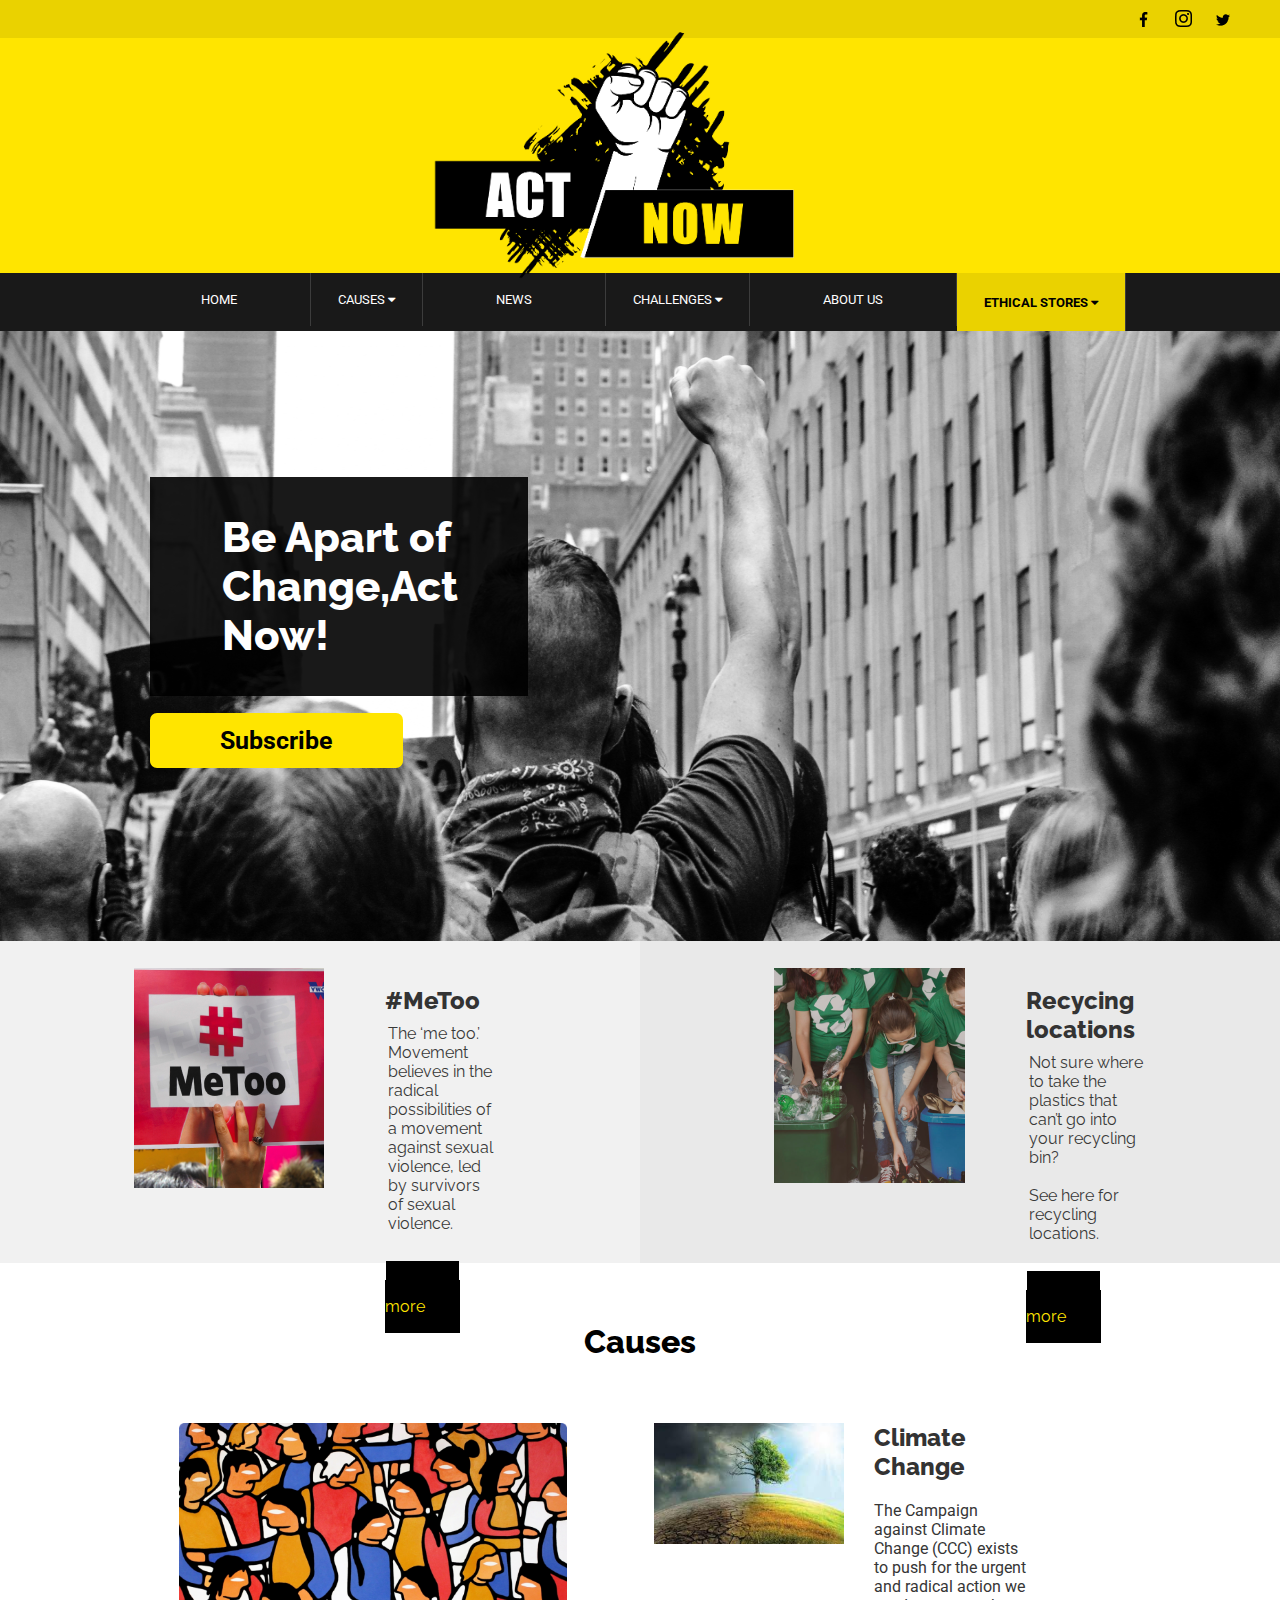
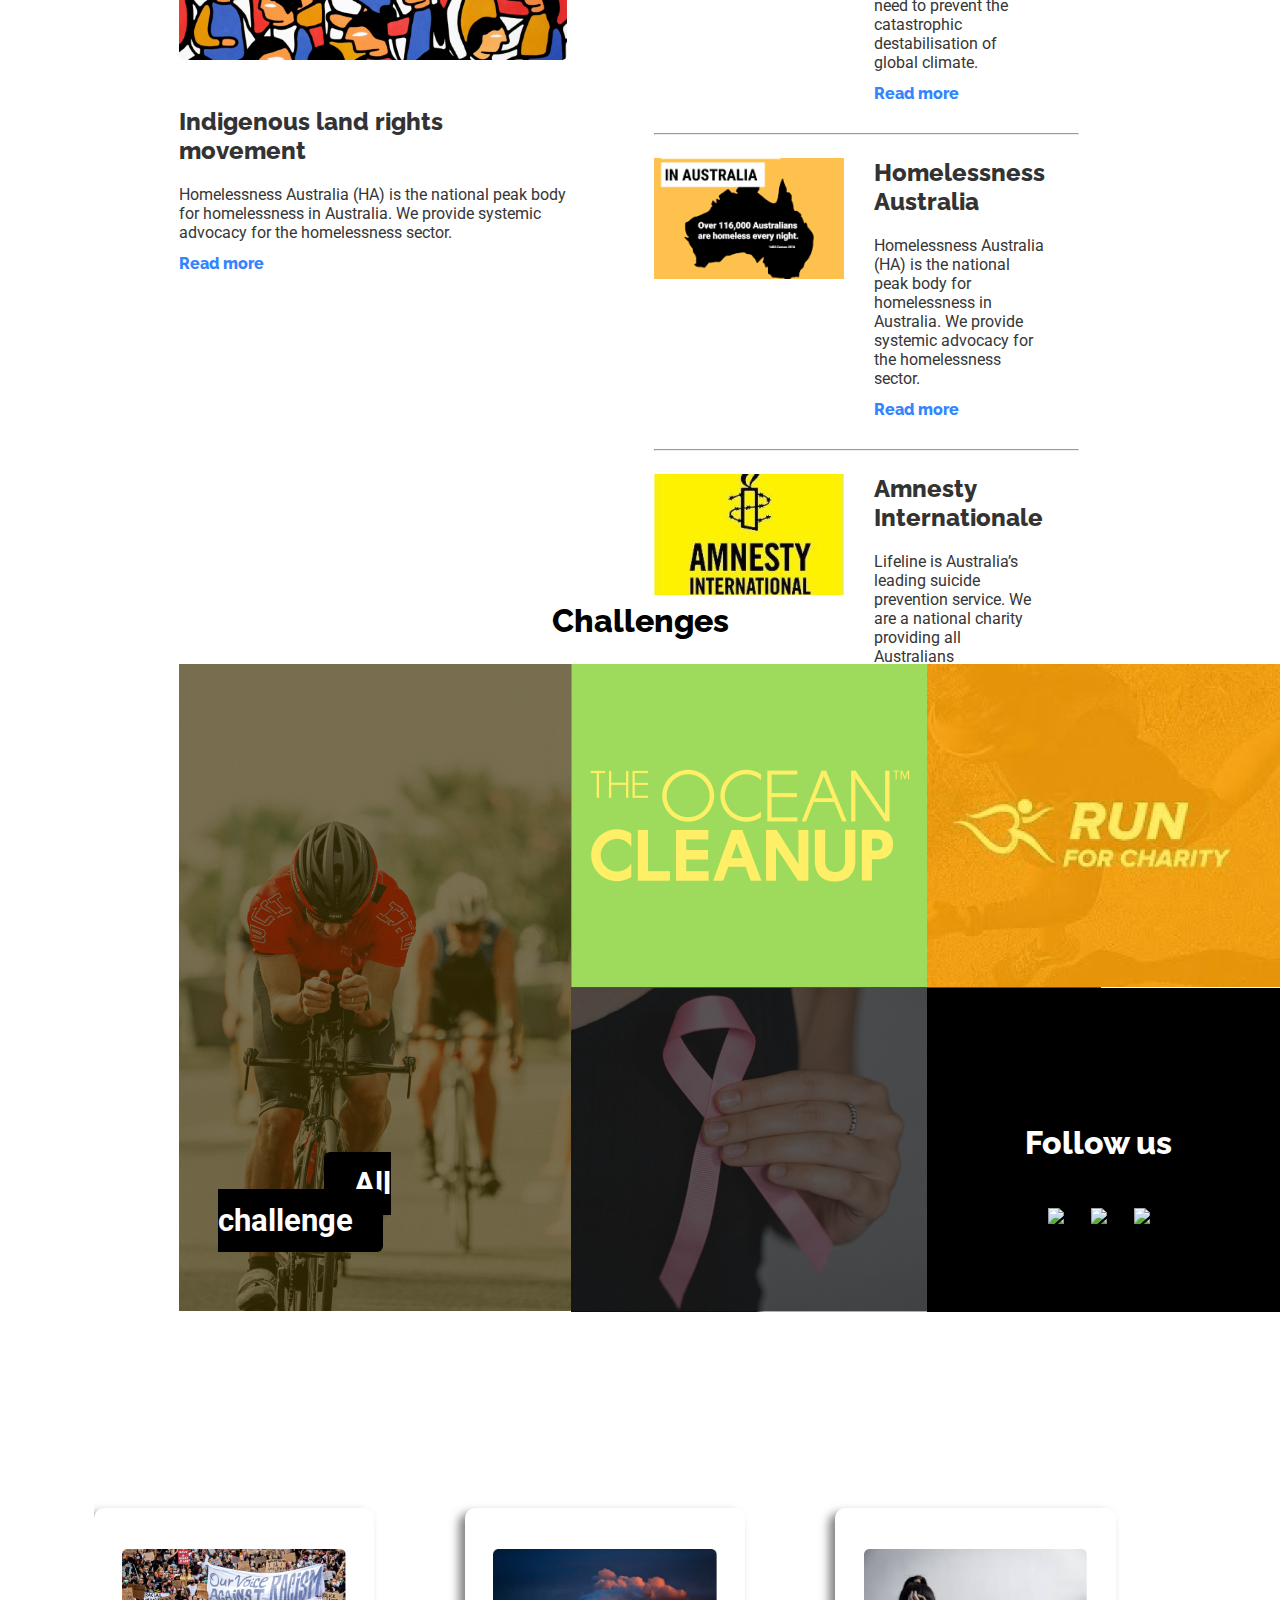
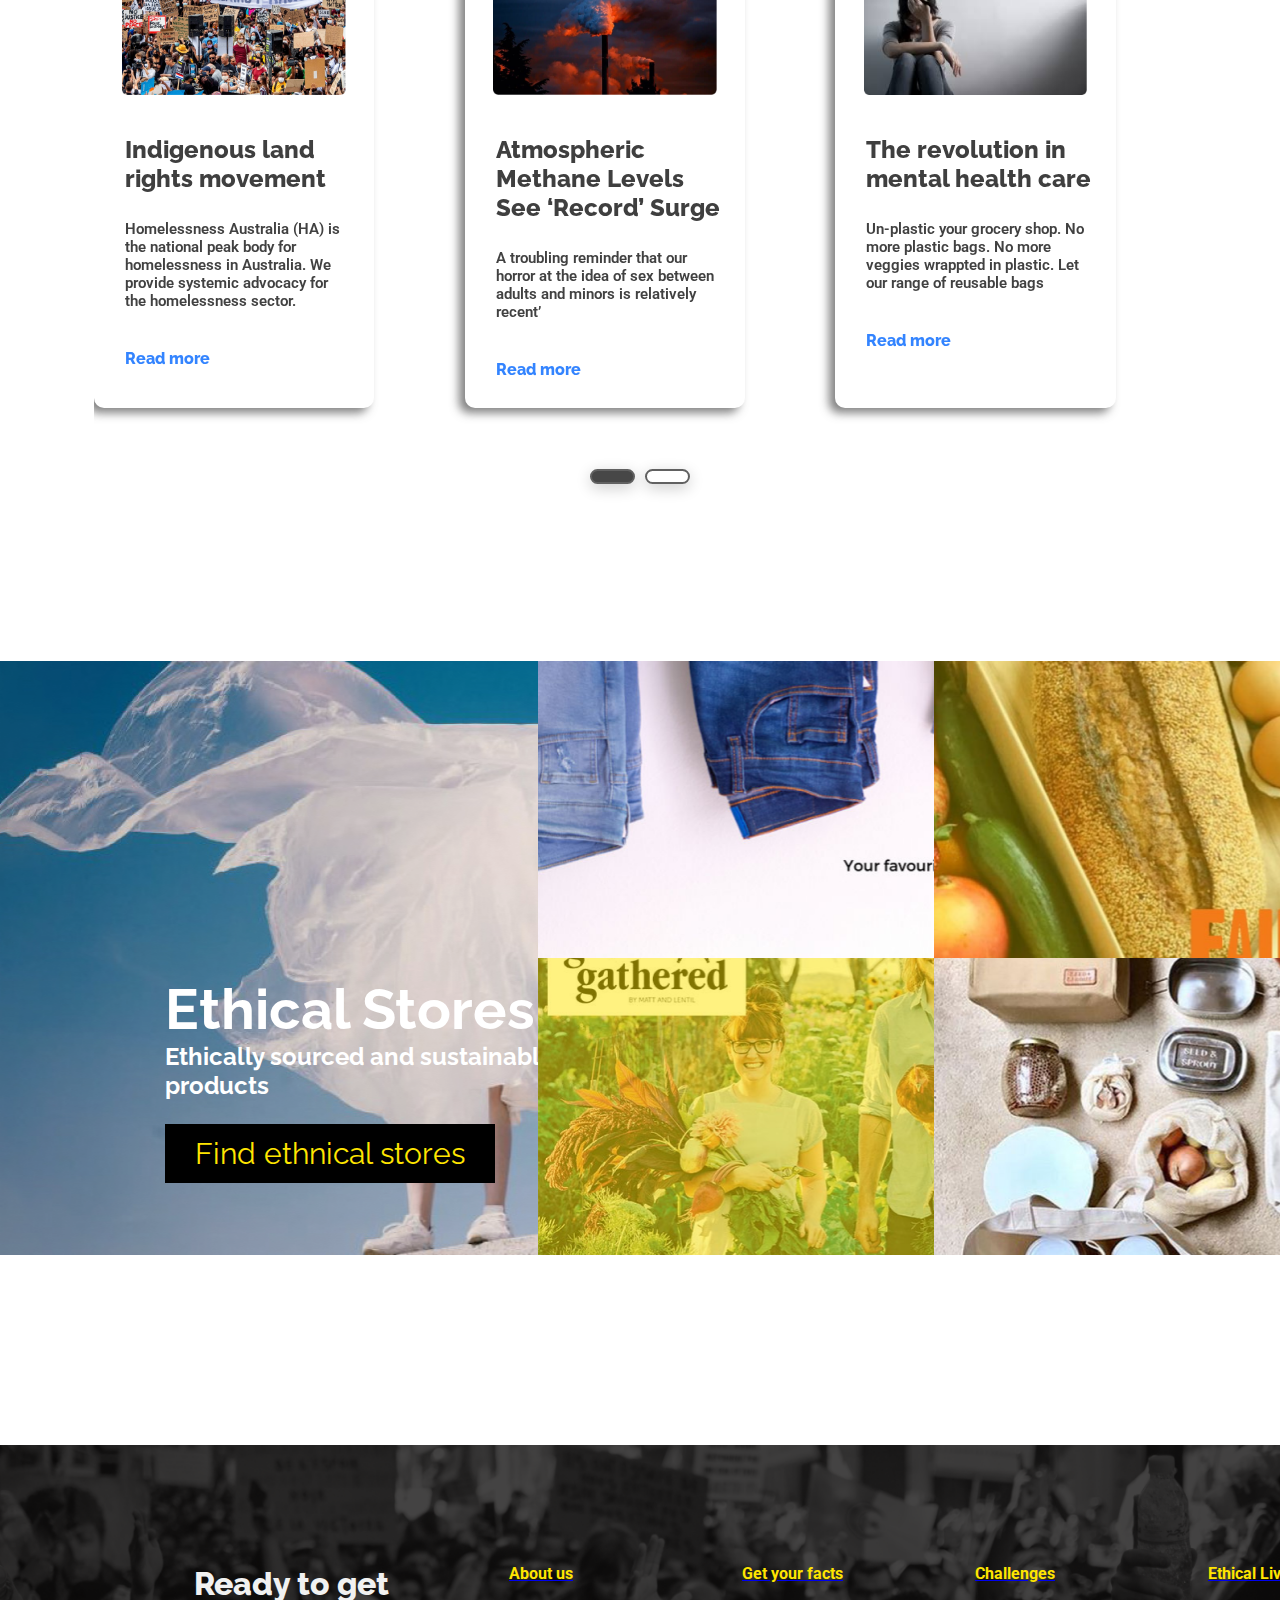
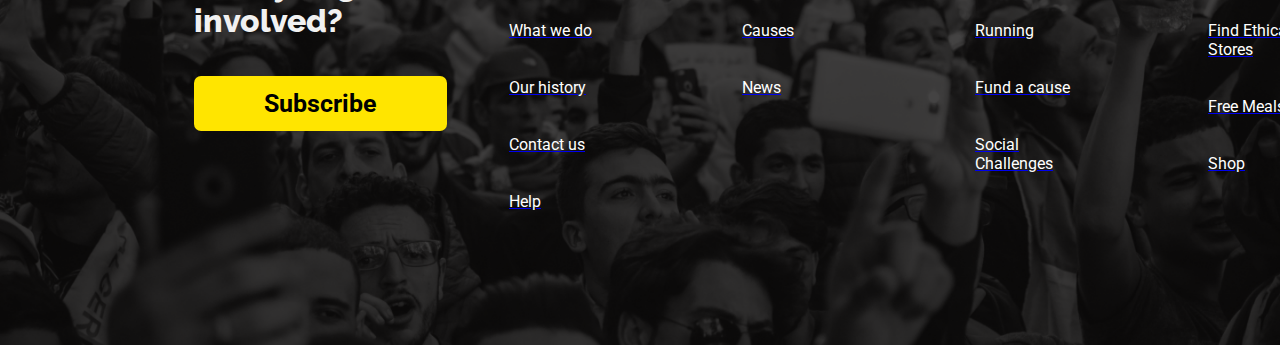
==== commit 2e01ec67: "updated sticky menu and responsive" ====
--- a/index.html
+++ b/index.html
@@ -14,6 +14,7 @@
     <link rel="stylesheet" href="https://cdnjs.cloudflare.com/ajax/libs/font-awesome/4.7.0/css/font-awesome.min.css">
     <link rel="stylesheet" href="css/style.css">
     <link rel="stylesheet" href="css/carousel.css">
+    <link rel="stylesheet" href="css/responsive.css">
     
     <title>Act Now </title>
 </head>
--- a/css/responsive.css
+++ b/css/responsive.css
@@ -0,0 +1,50 @@
+@media only screen and (max-width: 1559px) {
+  .text-hero {
+    width: 53%;
+  }
+
+  .text-hero h1 {
+    font-size: 42px;
+  }
+
+  .slide-left {
+    height: 322px;
+  }
+
+  .slide-right {
+    height: 322px;
+  }
+
+  .dropdown .dropbtn {
+    padding: 19px 27px;
+  }
+
+  .causes {
+    width: 81%;
+  }
+
+  .cause-right {
+    margin-right: 51px;
+  }
+
+  .container {
+    width: 87%;
+  }
+
+  .container img {
+    width: 100%;
+  }
+
+  .challenges {
+    width: 72%;
+    margin-top: 280px;
+  }
+
+  .col li {
+    width: 233px;
+  }
+
+  .footer-content h2 {
+    text-align: left;
+  }
+}
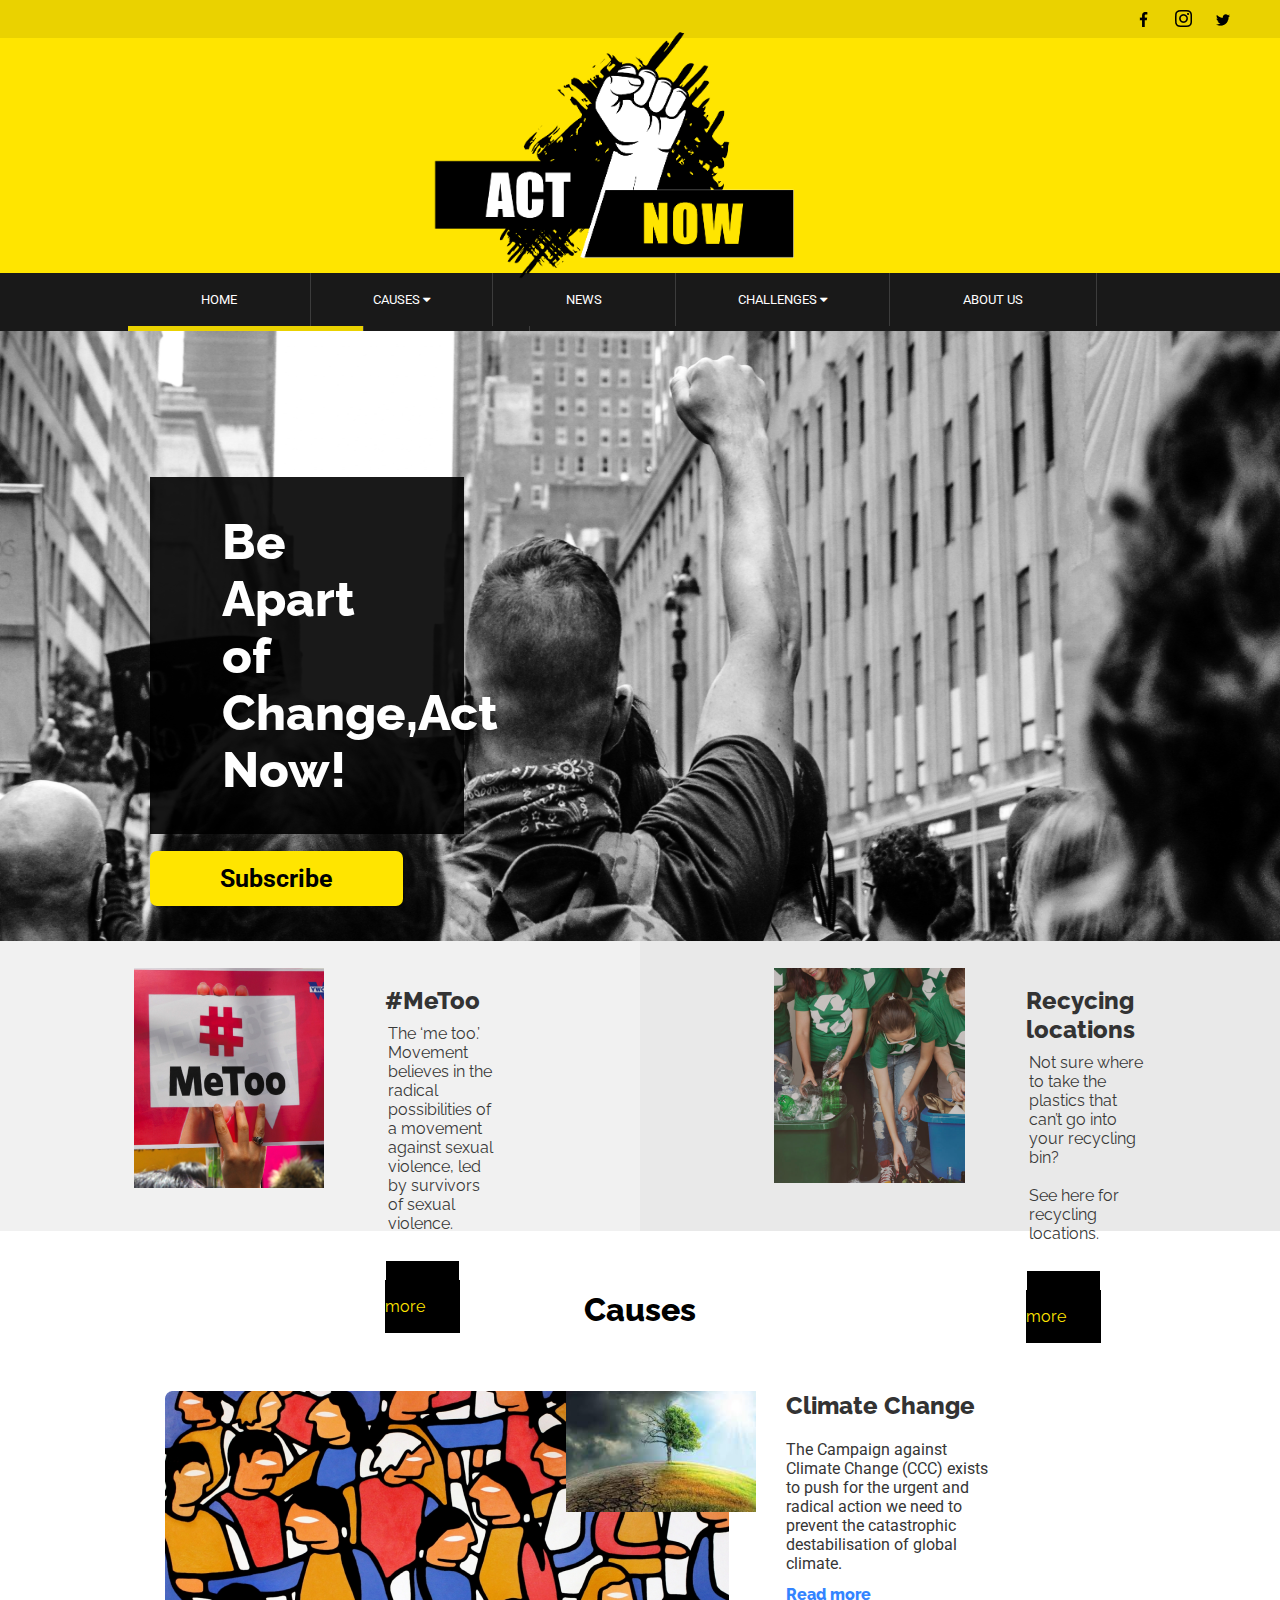
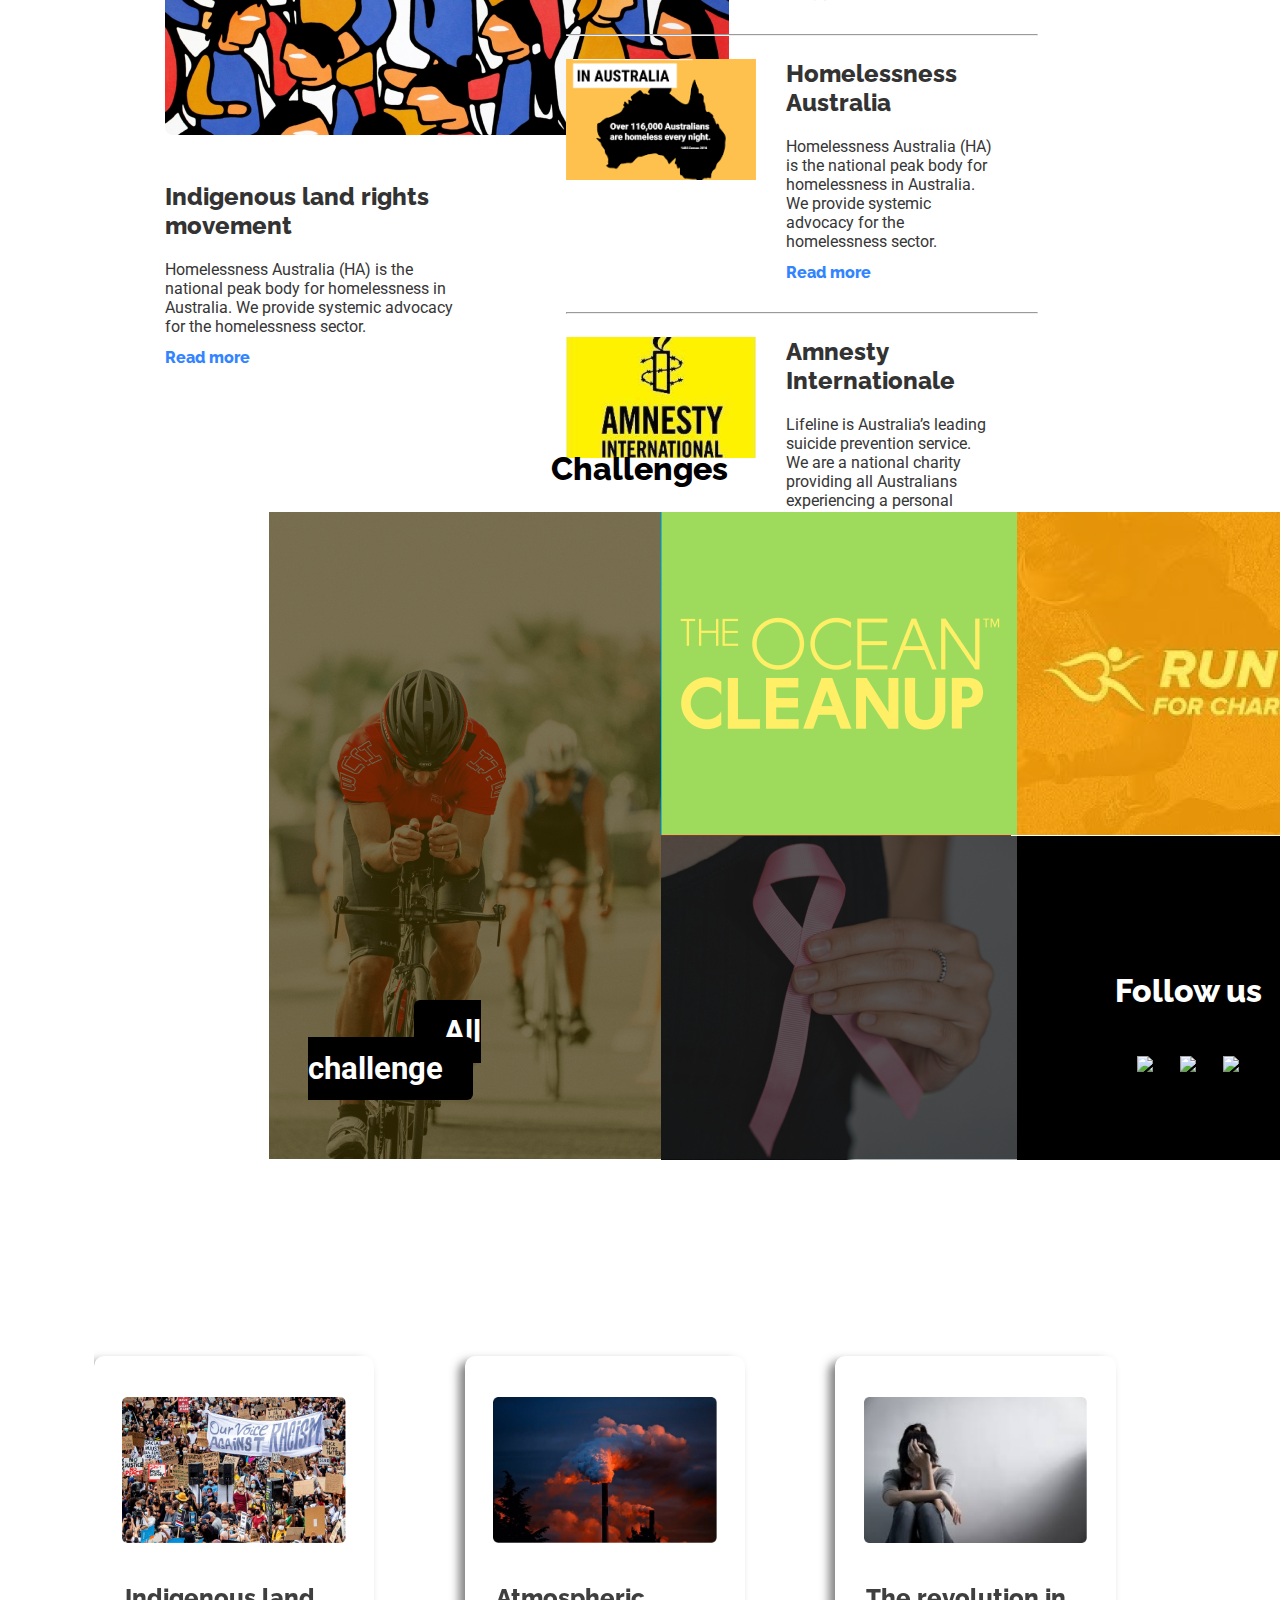
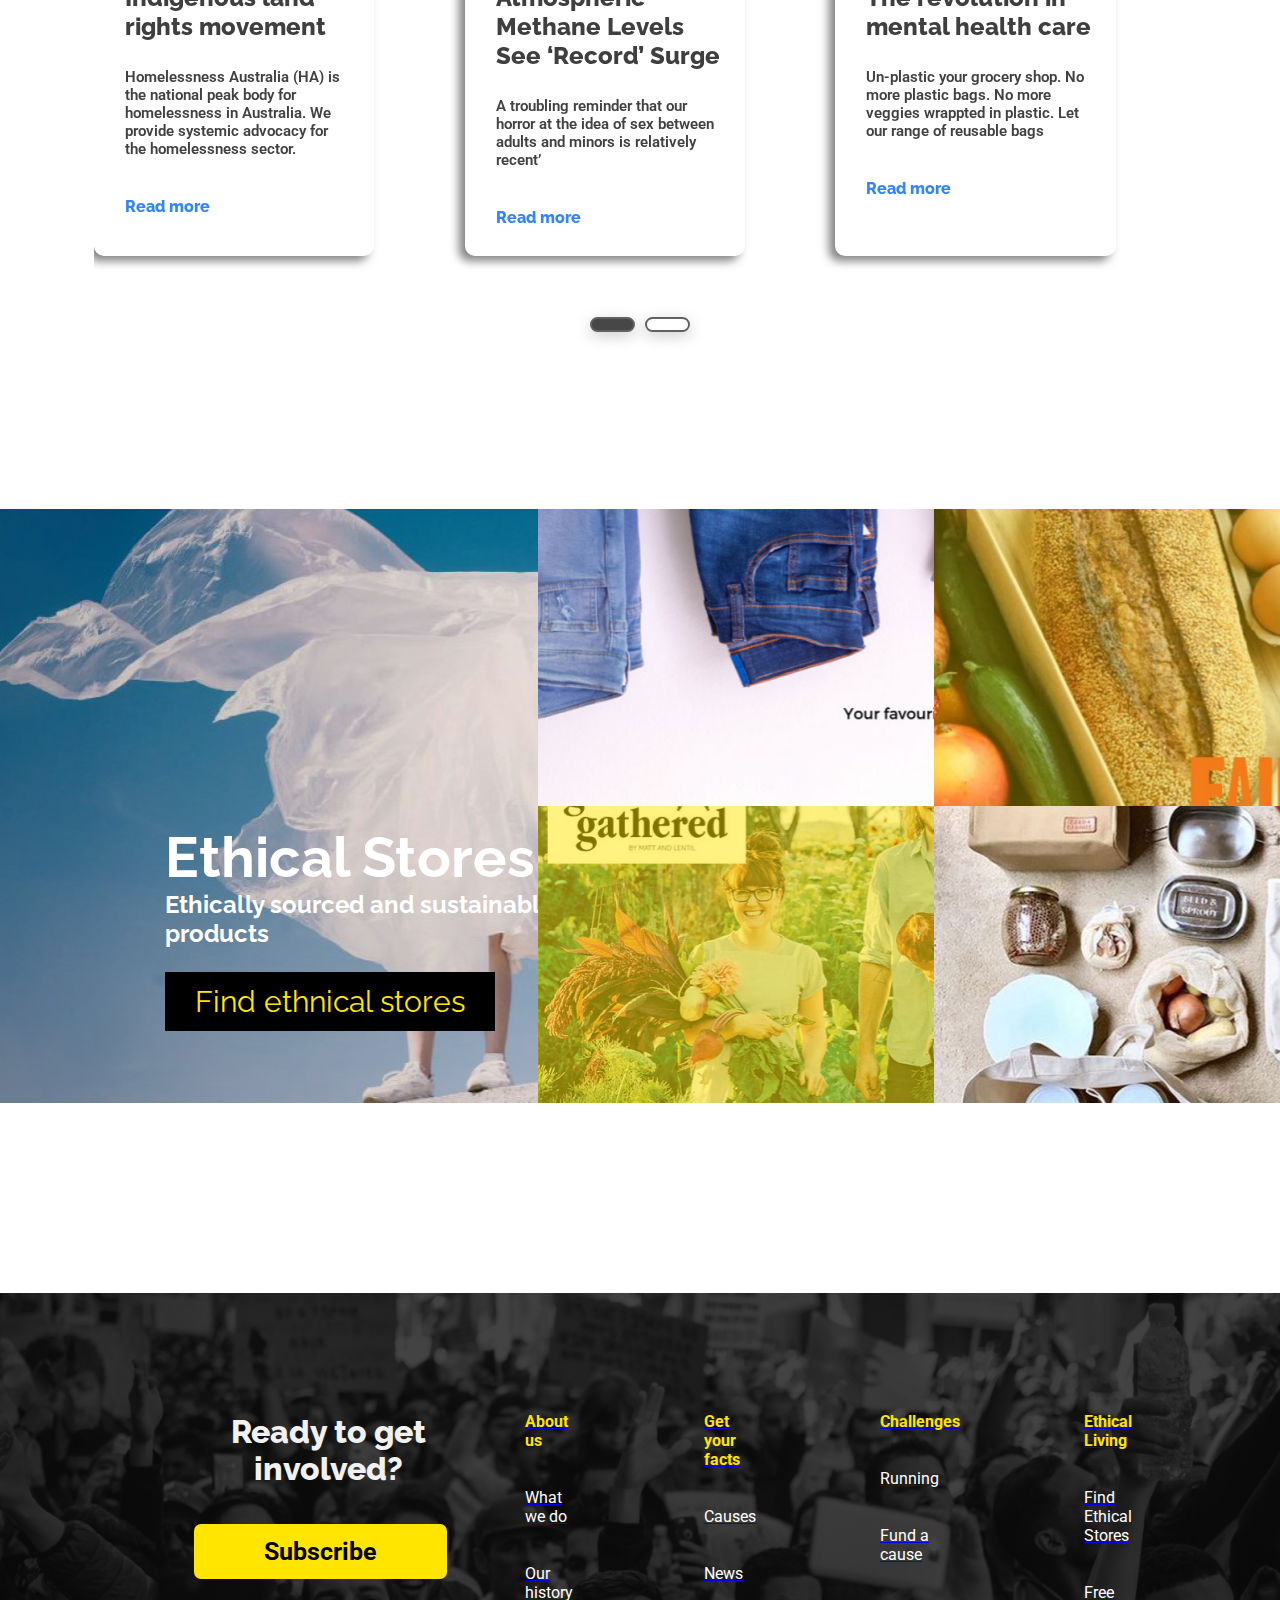
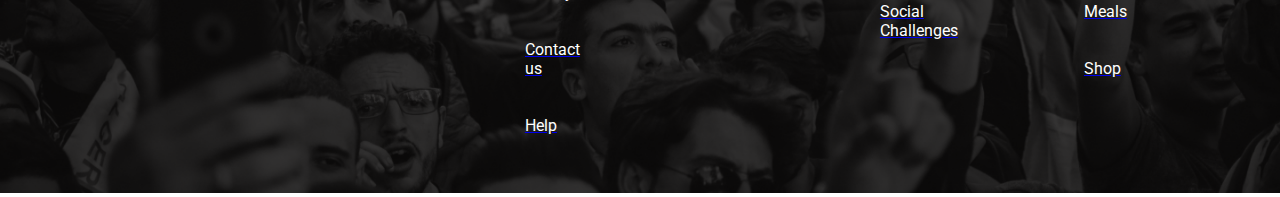
==== commit c3694757: "Edited Nav" ====
--- a/index.html
+++ b/index.html
@@ -14,7 +14,6 @@
     <link rel="stylesheet" href="https://cdnjs.cloudflare.com/ajax/libs/font-awesome/4.7.0/css/font-awesome.min.css">
     <link rel="stylesheet" href="css/style.css">
     <link rel="stylesheet" href="css/carousel.css">
-    <link rel="stylesheet" href="css/responsive.css">
     
     <title>Act Now </title>
 </head>
@@ -67,11 +66,11 @@
                     </div> 
                 <a href="#home">ABOUT US</a>
                 <div class="dropdown yellow">
-                    <button class="dropbtn yellow "> <h4>ETHICAL STORES <i class="fa fa-caret-down"></i></h4>
+                    <button class="dropbtn yellow "> <h4>ETHICAL STORES<i class="fa fa-caret-down"></i></h4>
                         
                     </button>
                     <div class="dropdown-content">
-                        <a href="#">Food</a>
+                        <a href="#">Conscious Eating</a>
                         <a href="#">Sustainable Home Living</a>
                         <a href="#">Ethical Clothing brands</a>
                         <a href="#">Cruelty-Free Makeup</a>
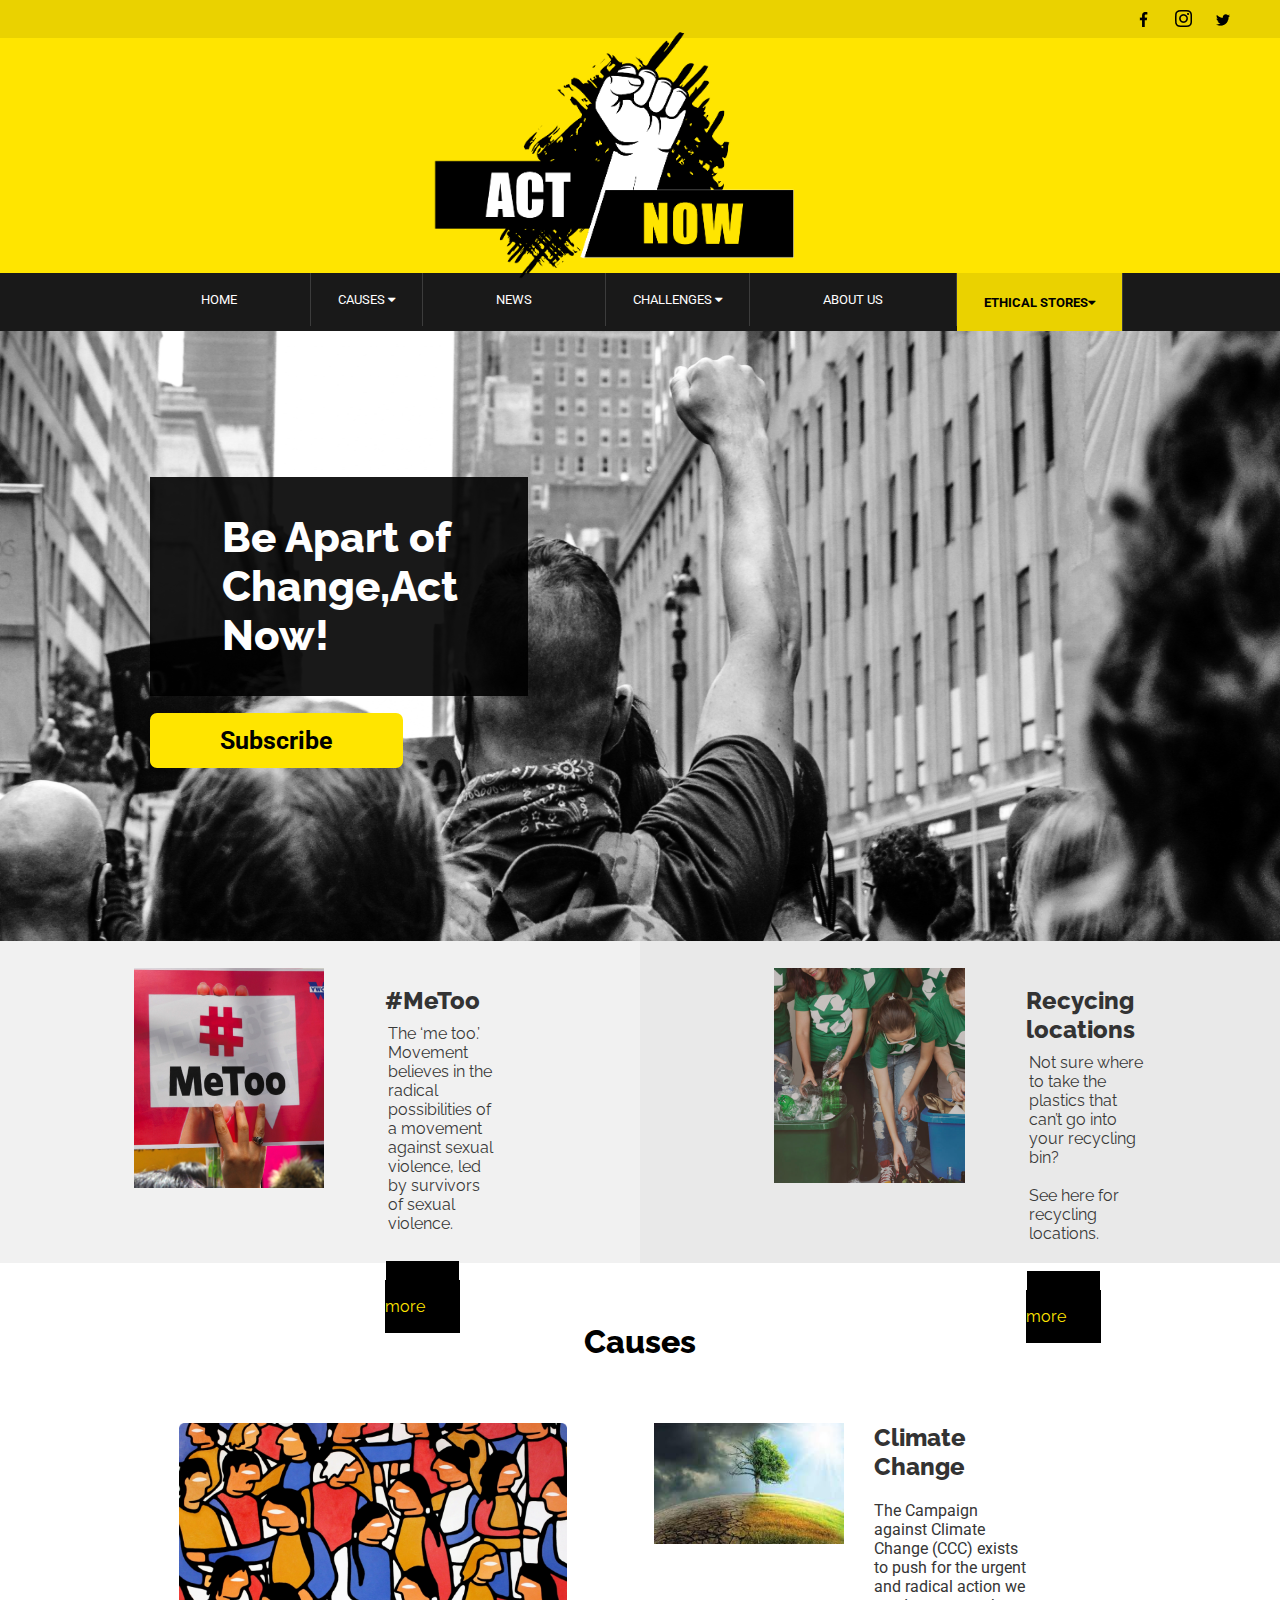
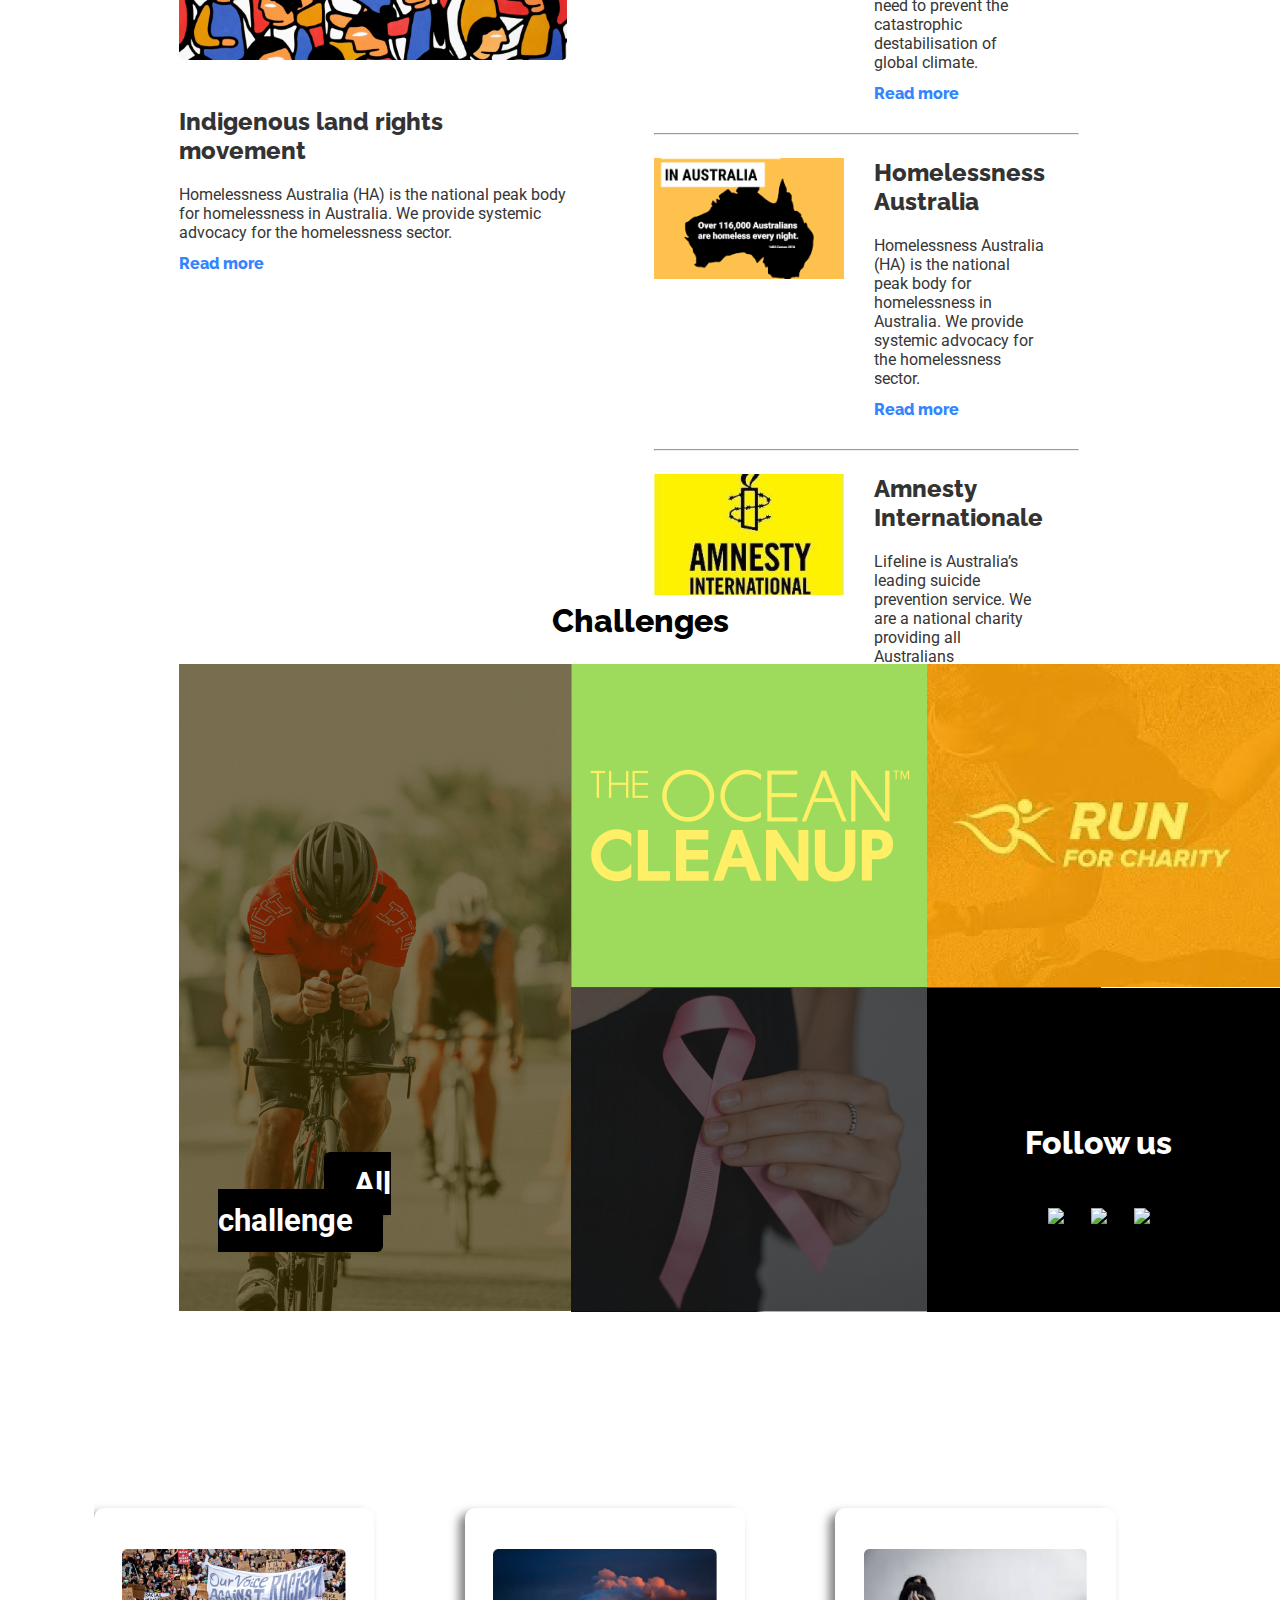
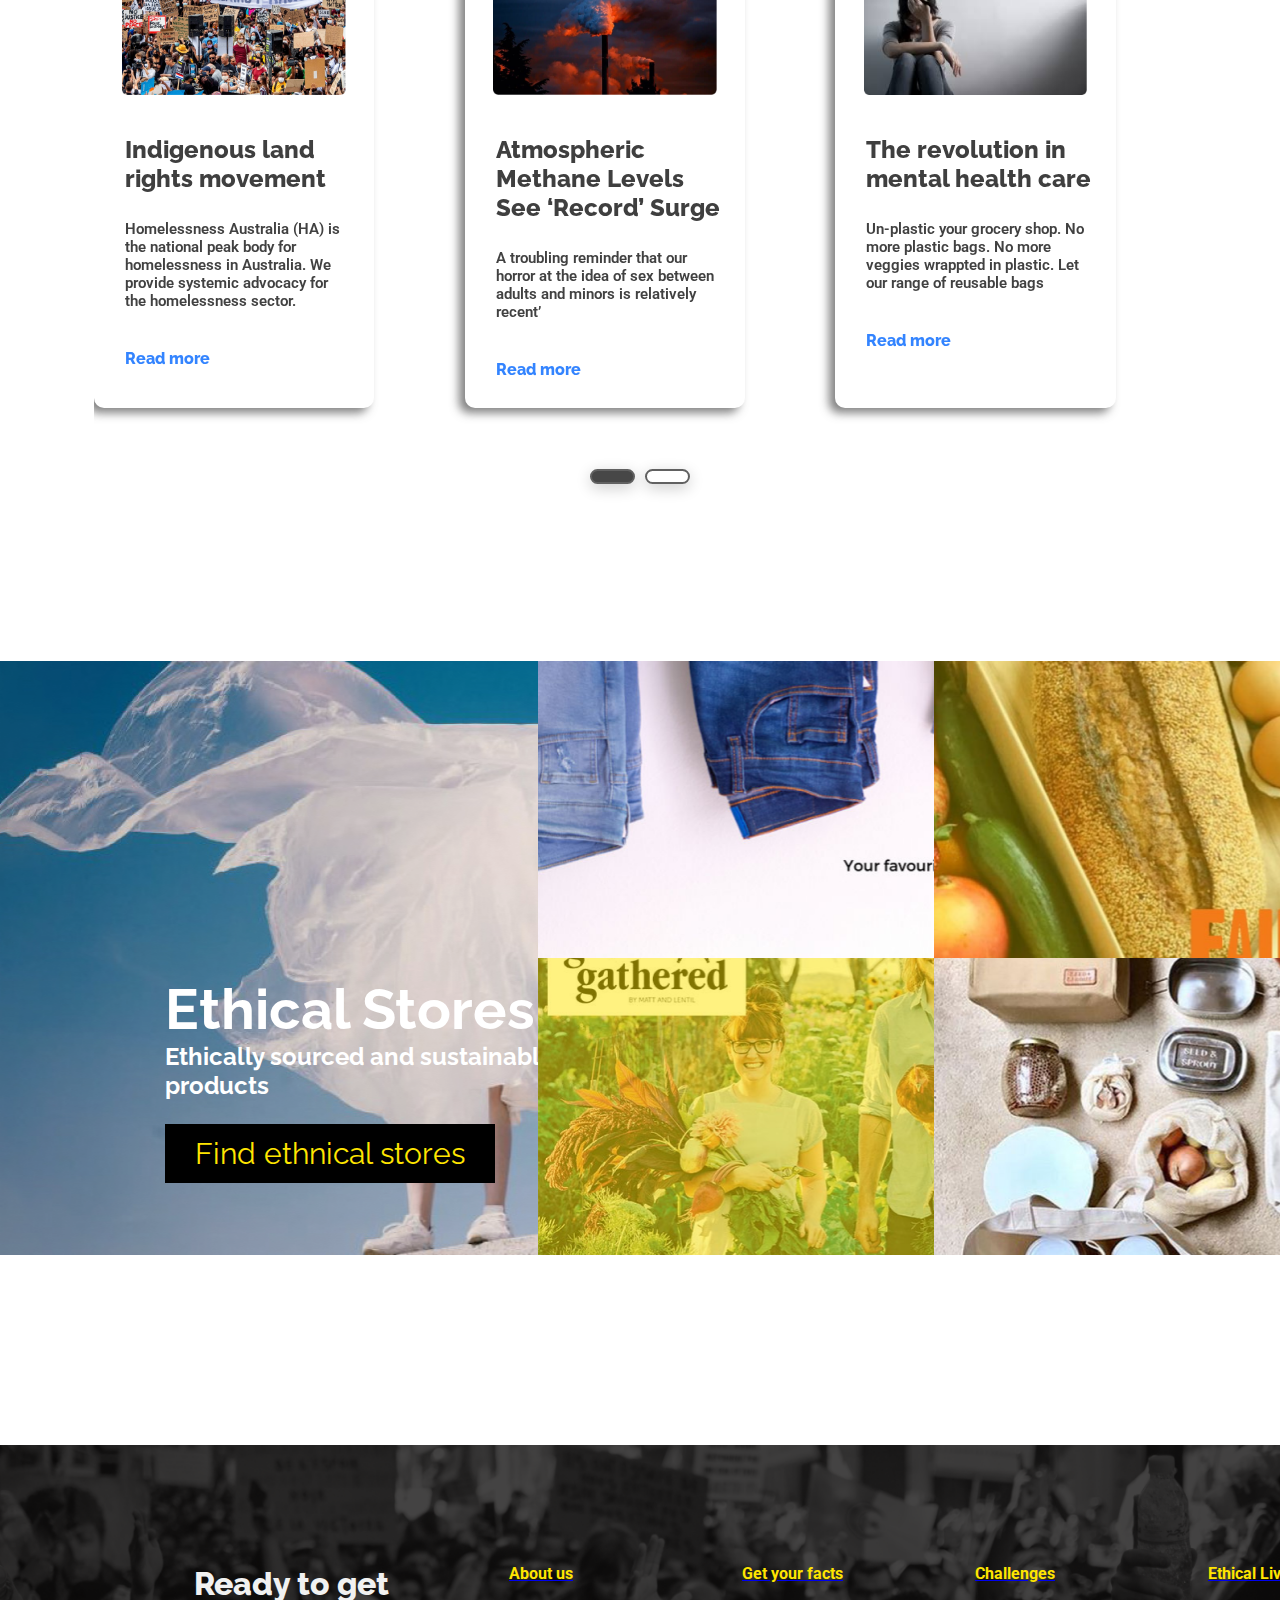
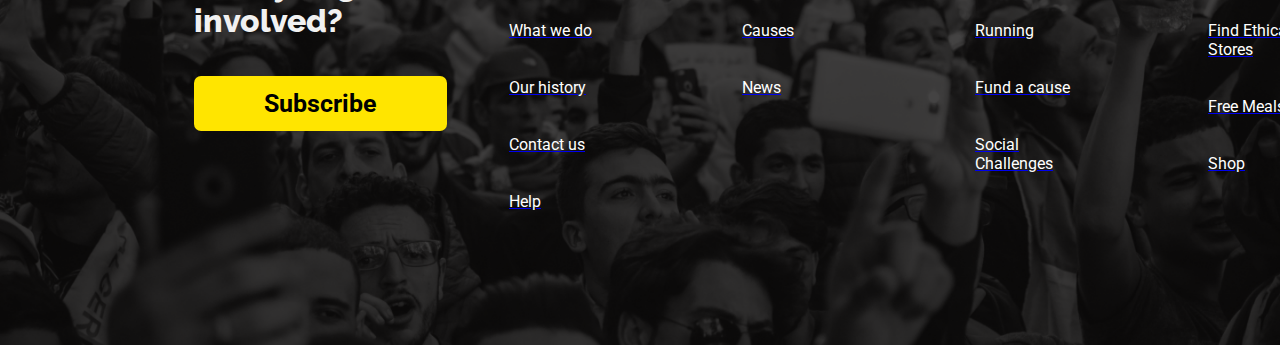
==== commit 8561449c: "Merge branch 'main' of https://github.com/jecabm/project3 into main" ====
--- a/index.html
+++ b/index.html
@@ -14,6 +14,7 @@
     <link rel="stylesheet" href="https://cdnjs.cloudflare.com/ajax/libs/font-awesome/4.7.0/css/font-awesome.min.css">
     <link rel="stylesheet" href="css/style.css">
     <link rel="stylesheet" href="css/carousel.css">
+    <link rel="stylesheet" href="css/responsive.css">
     
     <title>Act Now </title>
 </head>
--- a/css/responsive.css
+++ b/css/responsive.css
@@ -0,0 +1,50 @@
+@media only screen and (max-width: 1559px) {
+  .text-hero {
+    width: 53%;
+  }
+
+  .text-hero h1 {
+    font-size: 42px;
+  }
+
+  .slide-left {
+    height: 322px;
+  }
+
+  .slide-right {
+    height: 322px;
+  }
+
+  .dropdown .dropbtn {
+    padding: 19px 27px;
+  }
+
+  .causes {
+    width: 81%;
+  }
+
+  .cause-right {
+    margin-right: 51px;
+  }
+
+  .container {
+    width: 87%;
+  }
+
+  .container img {
+    width: 100%;
+  }
+
+  .challenges {
+    width: 72%;
+    margin-top: 280px;
+  }
+
+  .col li {
+    width: 233px;
+  }
+
+  .footer-content h2 {
+    text-align: left;
+  }
+}
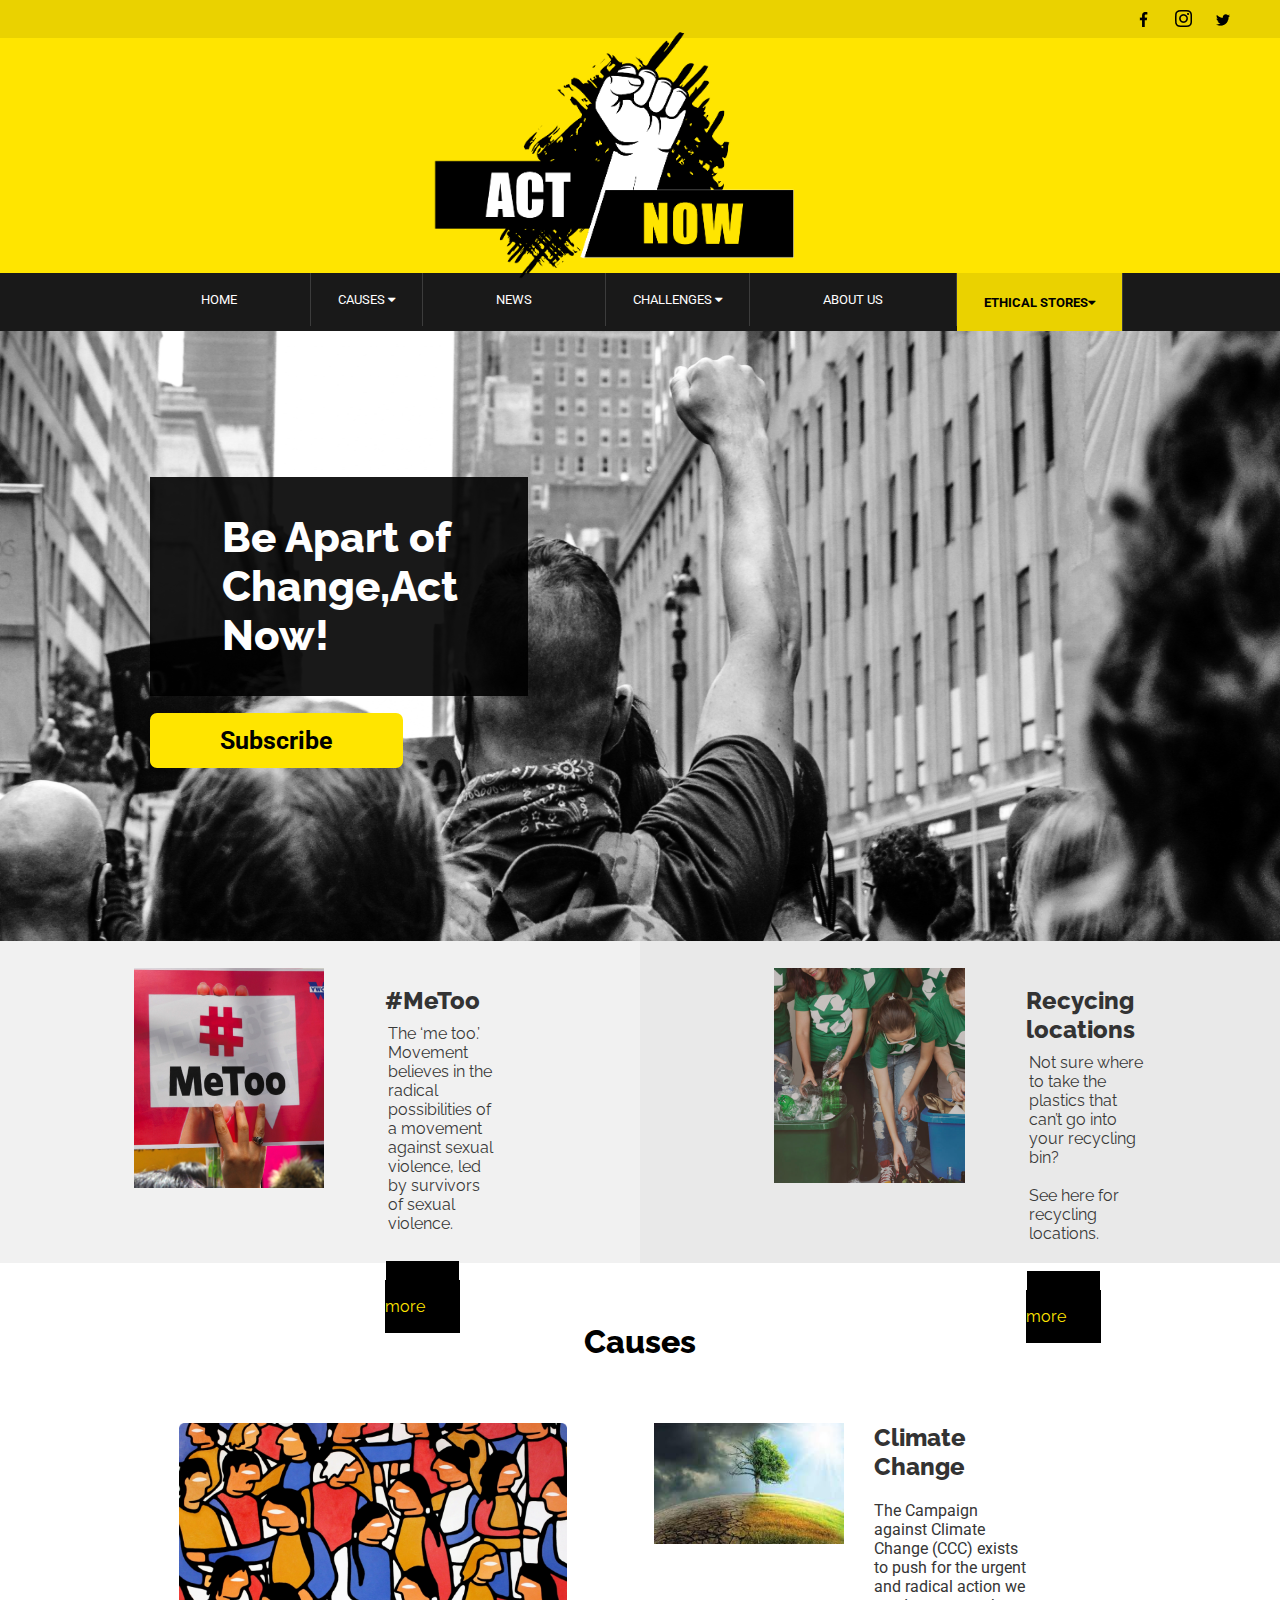
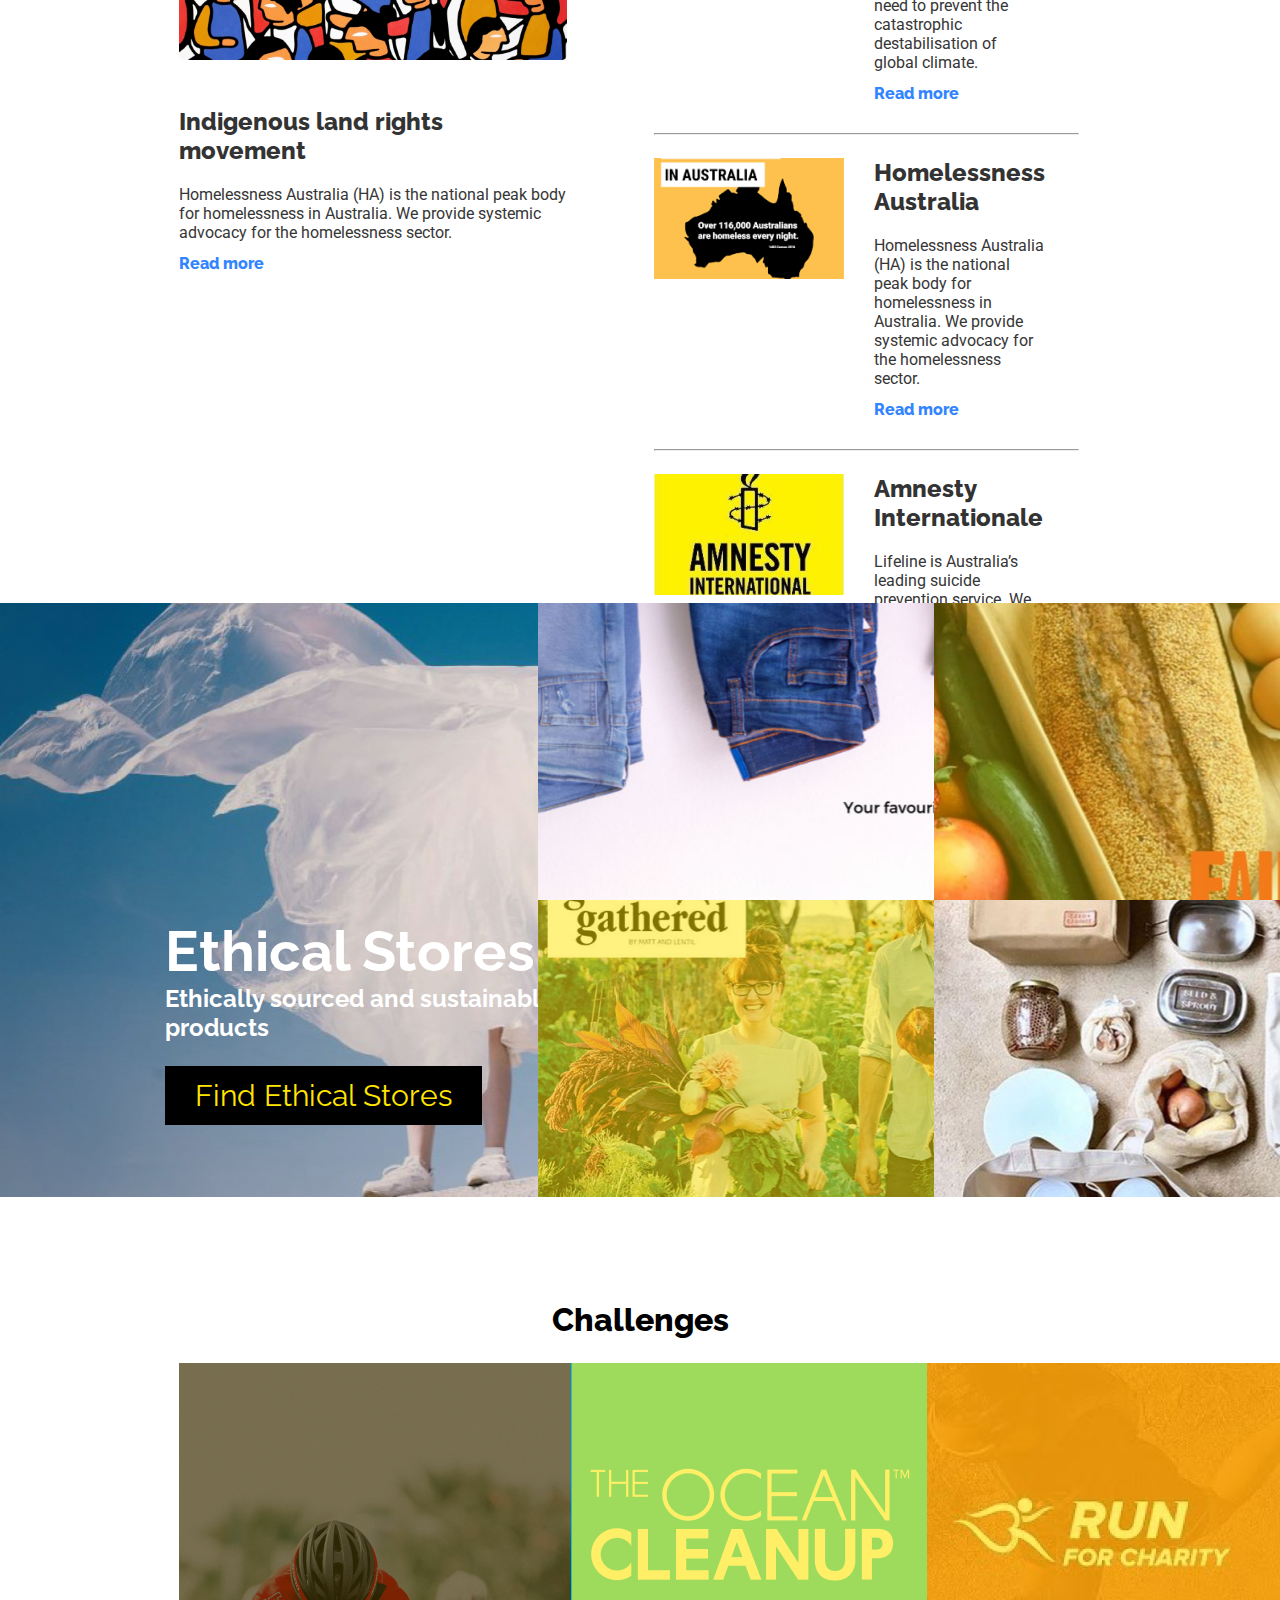
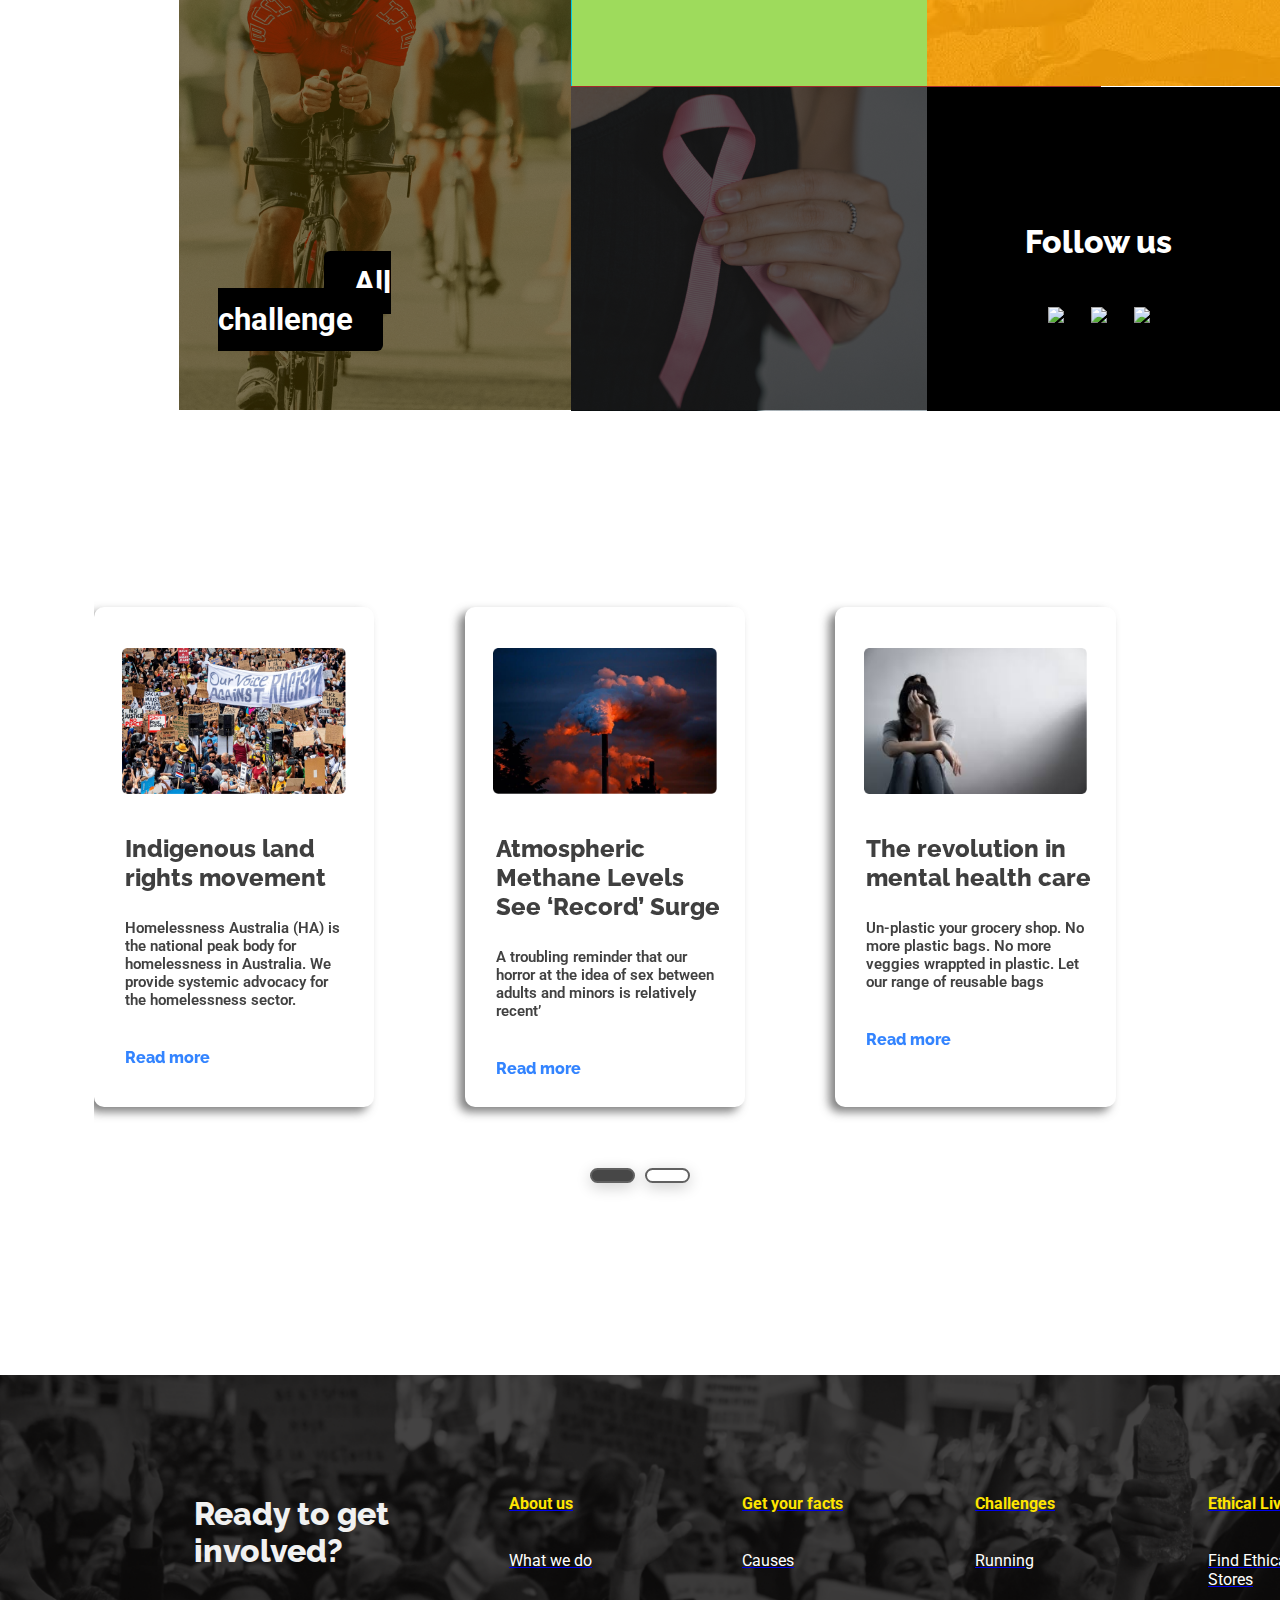
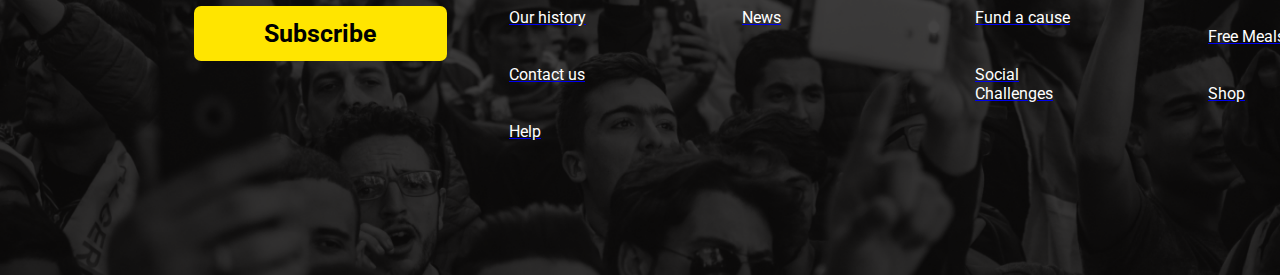
==== commit f7358fd8: "General changes" ====
--- a/index.html
+++ b/index.html
@@ -43,15 +43,15 @@
     <div id="menu" class="menu">
 
         <div class="navbar">
-                <a href="#home">HOME</a>
+                <a href="index.html">HOME</a>
                 <div class="dropdown">
                 <button class="dropbtn">CAUSES
                     <i class="fa fa-caret-down"></i>
                 </button>
                 <div class="dropdown-content">
-                    <a href="#">Mental Health Causes</a>
-                    <a href="#">Social & Political Causes</a>
-                    <a href="#">Environmental Causes</a>
+                    <a href="causes.html">Mental Health Causes</a>
+                    <a href="causes.html">Social & Political Causes</a>
+                    <a href="causes.html">Environmental Causes</a>
                 </div>
                 </div> 
                 <a href="#home">NEWS</a>
@@ -71,11 +71,11 @@
                         
                     </button>
                     <div class="dropdown-content">
-                        <a href="#">Conscious Eating</a>
-                        <a href="#">Sustainable Home Living</a>
-                        <a href="#">Ethical Clothing brands</a>
-                        <a href="#">Cruelty-Free Makeup</a>
-                        <a href="#">Recycle</a>
+                        <a href="ethnical_stores.html">Conscious Eating</a>
+                        <a href="ethnical_stores.html">Sustainable Home Living</a>
+                        <a href="ethnical_stores.html">Ethical Clothing brands</a>
+                        <a href="ethnical_stores.html">Cruelty-Free Makeup</a>
+                        <a href="ethnical_stores.html">Recycle</a>
                     </div>
                     </div> 
                 <a href="#news"><img src="images/search.png"></a>
@@ -174,7 +174,7 @@
                            <div class="sub-text"> 
                                <h3>Climate Change</h3>
                                <p>The Campaign against Climate Change (CCC) exists to push for the urgent and radical action we need to prevent the catastrophic destabilisation of global climate.</p>
-                               <a href="#">Read more</a>
+                               <a href="causes.html#Environmental">Read more</a>
                                
                            </div>
                            
@@ -187,7 +187,7 @@
                            <div class="sub-text"> 
                                <h3>Homelessness Australia</h3>
                                <p>Homelessness Australia (HA) is the national peak body for homelessness in Australia. We provide systemic advocacy for the homelessness sector.</p>
-                               <a href="#">Read more</a>
+                               <a href="causes.html#mental">Read more</a>
                                
                            </div>
                            
@@ -200,7 +200,7 @@
                            <div class="sub-text"> 
                                <h3>Amnesty Internationale</h3>
                                <p>Lifeline is Australia’s leading suicide prevention service. We are a national charity providing all Australians experiencing a personal crisis with access to 24-hour crisis support. </p>
-                               <a href="#">Read more</a>
+                               <a href="causes.html#social">Read more</a>
                                
                            </div>
                            
@@ -217,156 +217,7 @@
          </div>
 
 
-         <div class="challenges">
-
-            <h2> Challenges </h2>
-    
-            <div class="chall-content">
-    
-                
-                    <div class="item1">
-                     
-                      <div class="bottom"><a href="#"> All challenge </a></div>  
-                                         
-                    
-                    </div>
-    
-    
-                  
-    
-                    <a href=""> <div class="item2">
-                
-                        <div class="bottom-short">  </div>
-                        <div class="overlay">
-                        
-                         <div class="text">The Ocean cleanUp</div>
-                        
-                    
-                    </div> 
-    
-                     </div></a>
-    
-                     <a href=""> <div class="item3">
-                
-                        <div class="bottom-short">  </div>
-                        <div class="overlay">
-                        
-                         <div class="text">Run for Charity </div>
-                        
-                    
-                    </div> 
-    
-                     </div></a>
-    
-                     <a href=""> <div class="item4">
-                
-                        <div class="bottom-short">  </div>
-                        <div class="overlay">
-                        
-                         <div class="text">Cancer Council Run </div>
-                        
-                    
-                    </div> 
-    
-                     </div></a>
-    
-                   
-                    
-                    <div class="item5">
-                        <div class="bottom-short"> <h2>Follow us</h2>
-                            
-                            <div class="social-content-w">
-    
-                                <a href="#"><img src="images/facebook_w.png"></a>
-                                <a href="#"><img src="images/instagram_w.png"></a>
-                                <a href="#"><img src="images/twitter_w.png"></a>
-                
-                            </div></div>
-                       
-            
-                    </div>
-                
-            </div>
-    
-          </div>
-
-    <div class="wrapper">
-        <div class="carousel owl-carousel">
-          <div class="card card-1">
-
-            <div class="card-container">
-
-                <img src="images/black.png">
-                <h2>Indigenous land rights movement</h2>
-                <p>Homelessness Australia (HA) is the national peak body for homelessness in Australia. We provide systemic advocacy for the homelessness sector.</p>
-                <a href="#">Read more</a>
-
-            </div>
-
-          </div>
-
-          
-          <div class="card card-2">
-
-            <div class="card-container">
-
-                <img src="images/gas.png">
-                <h2>Atmospheric Methane Levels See ‘Record’ Surge</h2>
-                <p>A troubling reminder that our horror at the idea of sex between adults and minors is relatively recent’</p>
-                <a href="#">Read more</a>
-
-            </div>
-
-
-          </div>
-          <div class="card card-3">
-
-            <div class="card-container">
-
-                <img src="images/emotional.png">
-                <h2>The revolution in mental health care</h2>
-                <p>Un-plastic your grocery shop. No more plastic bags. No more veggies wrappted in plastic. Let our range of reusable bags </p>
-                <a href="#">Read more</a>
-
-            </div>
-
-          </div>
-          <div class="card card-4">
-              
-            <div class="card-container">
-
-                <img src="images/plastic.png">
-                <h2>Has anything changed since #MeToo</h2>
-                <p>Un-plastic your grocery shop. No more plastic bags. No more veggies wrappted in plastic. Let our range of reusable bags  </p>
-                <a href="#">Read more</a>
-
-            </div>
-
-          </div>
-          <div class="card card-5">
-
-            <div class="card-container">
-
-                <img src="images/change.png">
-                <h2>5 Facts About Climate Migrants</h2>
-                <p>Un-plastic your grocery shop. No more plastic bags. No more veggies wrappted in plastic </p>
-                <a href="#">Read more</a>
-
-            </div>
-
-          </div>
-        </div>
-      </div>
-
-
-
-    
-
-
-
-  
-
-
+         
       <div class="ethical">
 
             
@@ -376,7 +227,7 @@
 
             <h2>Ethical Stores</h2>
             <h3>Ethically sourced and sustainable products</h3>
-            <a href="">Find ethnical stores</a>
+            <a href="ethnical_stores.html">Find Ethical Stores</a>
               
           </div>  
                              
@@ -426,6 +277,158 @@
         </div>
     
       </div>
+
+
+
+         <div class="challenges">
+
+            <h2> Challenges </h2>
+    
+            <div class="chall-content">
+    
+                
+                    <div class="item1">
+                     
+                      <div class="bottom"><a href="#"> All challenge </a></div>  
+                                         
+                    
+                    </div>
+    
+    
+                  
+    
+                    <a href=""> <div class="item2">
+                
+                        <div class="bottom-short">  </div>
+                        <div class="overlay">
+                        
+                         <div class="text">The Ocean cleanUp</div>
+                        
+                    
+                    </div> 
+    
+                     </div></a>
+    
+                     <a href=""> <div class="item3">
+                
+                        <div class="bottom-short">  </div>
+                        <div class="overlay">
+                        
+                         <div class="text">Run for Charity </div>
+                        
+                    
+                    </div> 
+    
+                     </div></a>
+    
+                     <a href=""> <div class="item4">
+                
+                        <div class="bottom-short">  </div>
+                        <div class="overlay">
+                        
+                         <div class="text">Cancer Council Run </div>
+                        
+                    
+                    </div> 
+    
+                     </div></a>
+    
+                   
+                    
+                    <div class="item5">
+                        <div class="bottom-short"> <h2>Follow us</h2>
+                            
+                            <div class="social-content-w">
+    
+                                <a href="#"><img src="images/facebook_w.png"></a>
+                                <a href="#"><img src="images/instagram_w.png"></a>
+                                <a href="#"><img src="images/twitter_w.png"></a>
+                
+                            </div></div>
+                       
+            
+                    </div>
+                
+            </div>
+    
+          </div>
+
+    <div class="wrapper">
+        <div class="carousel owl-carousel">
+          <div class="card card-1">
+
+            <div class="card-container">
+
+                <img src="images/black.png">
+                <h2>Indigenous land rights movement</h2>
+                <p>Homelessness Australia (HA) is the national peak body for homelessness in Australia. We provide systemic advocacy for the homelessness sector.</p>
+                <a href="#">Read more</a>
+
+            </div>
+
+          </div>
+
+          
+          <div class="card card-2">
+
+            <div class="card-container">
+
+                <img src="images/gas.png">
+                <h2>Atmospheric Methane Levels See ‘Record’ Surge</h2>
+                <p>A troubling reminder that our horror at the idea of sex between adults and minors is relatively recent’</p>
+                <a href="#">Read more</a>
+
+            </div>
+
+
+          </div>
+          <div class="card card-3">
+
+            <div class="card-container">
+
+                <img src="images/emotional.png">
+                <h2>The revolution in mental health care</h2>
+                <p>Un-plastic your grocery shop. No more plastic bags. No more veggies wrappted in plastic. Let our range of reusable bags </p>
+                <a href="#">Read more</a>
+
+            </div>
+
+          </div>
+          <div class="card card-4">
+              
+            <div class="card-container">
+
+                <img src="images/plastic.png">
+                <h2>Has anything changed since #MeToo</h2>
+                <p>Un-plastic your grocery shop. No more plastic bags. No more veggies wrappted in plastic. Let our range of reusable bags  </p>
+                <a href="#">Read more</a>
+
+            </div>
+
+          </div>
+          <div class="card card-5">
+
+            <div class="card-container">
+
+                <img src="images/change.png">
+                <h2>5 Facts About Climate Migrants</h2>
+                <p>Un-plastic your grocery shop. No more plastic bags. No more veggies wrappted in plastic </p>
+                <a href="#">Read more</a>
+
+            </div>
+
+          </div>
+        </div>
+      </div>
+
+
+
+    
+
+
+
+  
+
 
 
     
--- a/css/style.css
+++ b/css/style.css
@@ -19,30 +19,22 @@
 
 /*Dropdown menu start*/
 
-.yellow{
+.yellow {
   background-color: #ead200;
-  
+
   height: 58px;
-
-
-}
-
-.yellow a:hover{
+}
+
+.yellow a:hover {
   background-color: #ead200;
-  
+
   height: 58px;
-
-
-}
-
-.yellow h4{
- 
-  color: #000000  !important;
+}
+
+.yellow h4 {
+  color: #000000 !important;
   font-family: "Roboto", sans-serif;
   font-size: 13px;
-  
-
-
 }
 .navbar {
   overflow: hidden;
@@ -69,7 +61,7 @@
 }
 
 .dropdown .dropbtn {
-  font-size: 13px;  
+  font-size: 13px;
   border: none;
   outline: none;
   color: white;
@@ -82,7 +74,8 @@
   text-align: center;
 }
 
-.navbar a:hover, .dropdown:hover .dropbtn .yellow {
+.navbar a:hover,
+.dropdown:hover .dropbtn .yellow {
   background-color: #424242;
   height: 58px;
 }
@@ -92,10 +85,8 @@
   position: absolute;
   background-color: #272727;
   min-width: 183px;
-  box-shadow: 0px 8px 16px 0px rgba(0,0,0,0.2);
+  box-shadow: 0px 8px 16px 0px rgba(0, 0, 0, 0.2);
   z-index: 1;
- 
-  
 }
 
 .dropdown-content a {
@@ -114,7 +105,6 @@
 .dropdown-content a:hover {
   background-color: #ead200;
   color: #000000;
-  
 }
 
 .dropdown:hover .dropdown-content {
@@ -500,6 +490,7 @@
   margin-top: 175px;
   grid-template-rows: 50% 50%;
   grid-template-columns: 42% 31% 27%;
+  margin-top: 341px;
 }
 
 .ethical > div {
@@ -659,7 +650,6 @@
   display: flex;
   padding-top: 23px;
   margin-right: 46px;
-  
 }
 
 .sub-right img {
--- a/css/responsive.css
+++ b/css/responsive.css
@@ -37,7 +37,7 @@
 
   .challenges {
     width: 72%;
-    margin-top: 280px;
+    margin-top: 44px;
   }
 
   .col li {
@@ -47,4 +47,9 @@
   .footer-content h2 {
     text-align: left;
   }
+
+  .heroText {
+    padding-top: 59px;
+    padding-left: 129px;
+  }
 }
